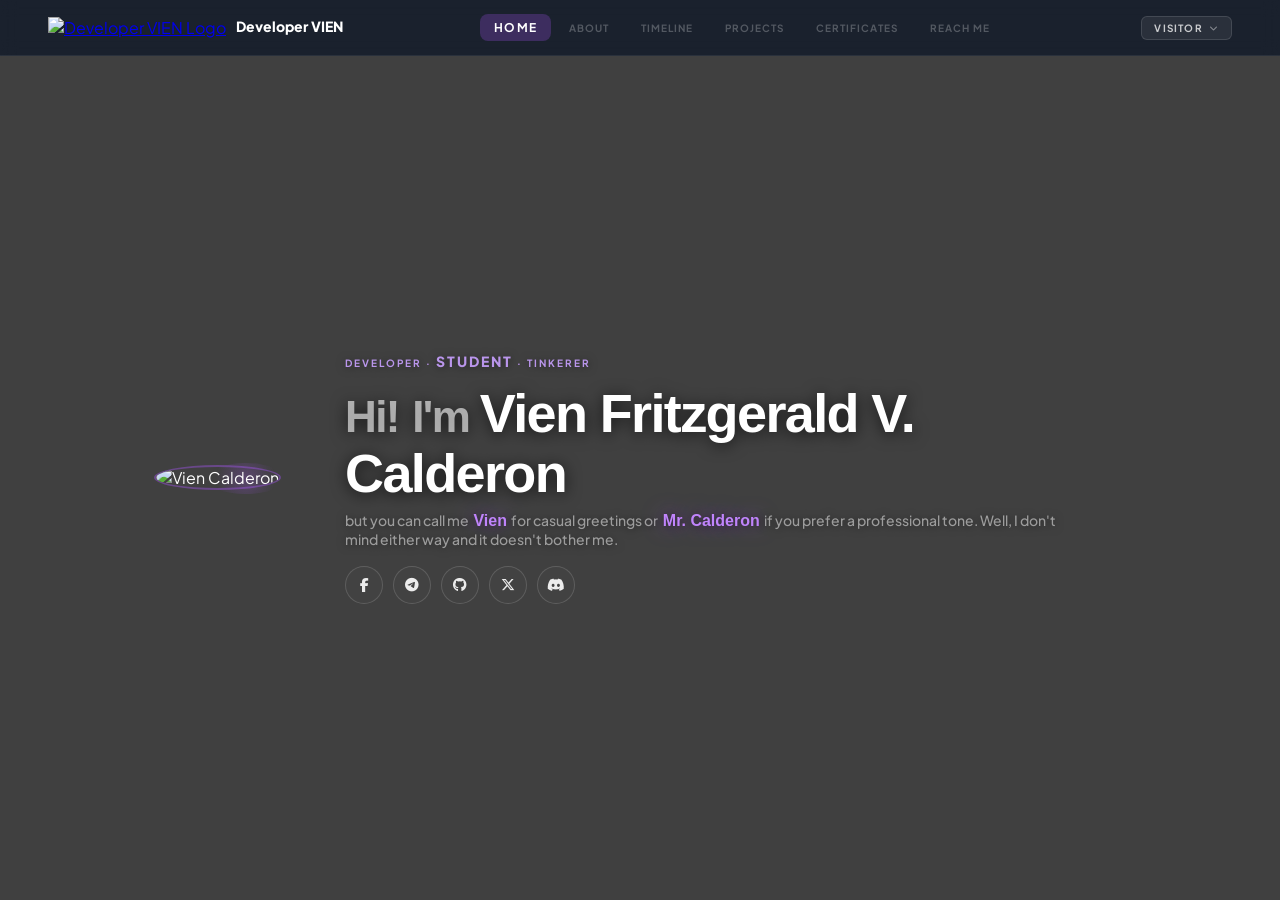
==== pages/dashboard.html @ 79771534 "release Phase 4 - Part 5 - updated timeline, add milestones and rewrite it's sorting mechanism" ====
<!doctype html>
<html lang="en">

<head>
    <meta charset="utf-8" />
    <meta name="viewport" content="width=device-width, initial-scale=1" />
    <title>Developer VIEN</title>
    <meta name="author" content="Developer VIEN">
    <link rel="icon" type="image/png" href="../assets/images/logo.png">
    <meta name="description" content="Dev Portfolio of Vien Calderon" />
    <link rel="preconnect" href="https://fonts.googleapis.com">
    <link rel="preconnect" href="https://fonts.gstatic.com" crossorigin>
    <link rel="stylesheet" href="https://fonts.googleapis.com/css2?family=Plus+Jakarta+Sans:wght@400;600;800&display=swap">
    <link rel="stylesheet" href="../assets/css/dashboard.css" />
    <link rel="stylesheet" href="https://cdnjs.cloudflare.com/ajax/libs/font-awesome/6.5.1/css/all.min.css">
</head>

<body>

    <!-- HEADER -->
    <header class="dash-header" id="dashHeader">
        <div class="dash-header-left">
            <a href="../pages/dashboard.html"><img src="../assets/images/logo.png" alt="Developer VIEN Logo" class="dash-logo"></a>
            <a href="../pages/dashboard.html" class="dash-brand"><span>Developer VIEN</span></a>
        </div>

        <nav class="dash-nav" id="dashNav">
            <a href="#" class="nav-link active" data-section="home">HOME</a>
            <a href="#" class="nav-link" data-section="about">ABOUT</a>
            <a href="#" class="nav-link" data-section="timeline">TIMELINE</a>
            <a href="#" class="nav-link" data-section="projects">PROJECTS</a>
            <a href="#" class="nav-link" data-section="certificates">CERTIFICATES</a>
            <a href="#" class="nav-link" data-section="reach">REACH ME</a>
        </nav>

        <div class="dash-header-right">
            <div class="badge-wrap" id="badgeWrap">
                <span class="mode-badge" id="modeBadge">
                    VISITOR <i class="fa-solid fa-chevron-down badge-chevron"></i>
                </span>
                <div class="badge-dropdown" id="badgeDropdown">
                    <button class="badge-menu-item" id="menuFaq">
                        <i class="fa-solid fa-circle-question"></i> FAQ
                    </button>
                    <button class="badge-menu-item admin-only" id="menuEdit">
                        <i class="fa-solid fa-pen-to-square"></i> EDIT
                    </button>
                    <div class="badge-menu-divider"></div>
                    <button class="badge-menu-item leave" id="menuLeave">
                        <i class="fa-solid fa-arrow-right-from-bracket"></i> LEAVE
                    </button>
                </div>
            </div>
        </div>
    </header>

    <!-- CONTENT WRAPPER -->
    <div class="dash-content" id="dashContent">

        <!-- HOME / HERO -->
        <section class="dash-section active" id="section-home">

            <!-- PART 1: HERO -->
            <div class="hero-inner" id="heroInner">
                <div class="hero-avatar-wrap" id="heroAvatarWrap">
                    <img src="../assets/images/picture.jpeg" alt="Vien Calderon" class="hero-avatar" id="heroAvatar">
                    <div class="hero-avatar-glow"></div>
                </div>
                <div class="hero-text" id="heroText">
                    <div class="hero-eyebrow">DEVELOPER · <span class="hero-eyebrow-middle">STUDENT</span> · TINKERER</div>
                    <h1 class="hero-name">
                        <span class="hero-name-hi">Hi!</span>
                        <span class="hero-name-im"> I'm </span>
                        <span class="hero-name-accent">Vien Fritzgerald V. Calderon</span>
                    </h1>
                    <p class="hero-nickname">but you can call me<span class="hero-nickname-vien"> Vien </span>for casual greetings or<span class="hero-nickname-vien"> Mr. Calderon </span>if you prefer a professional tone. Well, I don't mind either way and it doesn't bother me.</p>

                    <div class="hero-socials" id="heroSocials">
                        <a href="https://www.facebook.com/vnsan15" target="_blank" class="social-btn-icon" title="Facebook">
                            <i class="fa-brands fa-facebook-f"></i>
                        </a>
                        <a href="https://t.me/devsss_t" target="_blank" class="social-btn-icon" title="Telegram">
                            <i class="fa-brands fa-telegram"></i>
                        </a>
                        <a href="https://github.com/devssst" target="_blank" class="social-btn-icon" title="GitHub">
                            <i class="fa-brands fa-github"></i>
                        </a>
                        <a href="https://x.com/vnsannn" target="_blank" class="social-btn-icon" title="Twitter / X">
                            <i class="fa-brands fa-x-twitter"></i>
                        </a>
                        <a href="#" target="_blank" class="social-btn-icon" title="Discord">
                            <i class="fa-brands fa-discord"></i>
                        </a>
                    </div>
                </div>
            </div>

            <!-- PART 2: CV / RESUME CARDS -->
            <div class="home-docs" id="homeDocs">
                <div class="home-docs-label">MY DOCUMENTS </div>
                <div class="home-docs-grid" id="homeDocsGrid">
                </div>
            </div>

        </section>

        <!-- ABOUT -->
        <section class="dash-section" id="section-about">
            <!-- LEFT PROFILE CARD -->
            <div class="profile-card" id="profileCard">
                <button class="profile-card-collapse" id="profileCardCollapse" title="Collapse">
                    <i class="fa-solid fa-chevron-left"></i>
                </button>
                <img src="../assets/images/picture.jpeg" alt="Vien Calderon" class="profile-card-avatar">
                <div class="profile-card-name">Vien Fritzgerald V. Calderon</div>
                <div class="profile-card-eyebrow">DEVELOPER · STUDENT · TINKERER</div>
                <div class="profile-card-socials">
                    <a href="https://www.facebook.com/vnsan15" target="_blank" class="social-btn-icon" title="Facebook"><i class="fa-brands fa-facebook-f"></i></a>
                    <a href="https://t.me/devsss_t" target="_blank" class="social-btn-icon" title="Telegram"><i class="fa-brands fa-telegram"></i></a>
                    <a href="https://github.com/devssst" target="_blank" class="social-btn-icon" title="GitHub"><i class="fa-brands fa-github"></i></a>
                    <a href="https://x.com/vnsannn" target="_blank" class="social-btn-icon" title="Twitter / X"><i class="fa-brands fa-x-twitter"></i></a>
                    <a href="#" target="_blank" class="social-btn-icon" title="Discord"><i class="fa-brands fa-discord"></i></a>
                </div>
            </div>

            <!-- FLOATING EXPAND BUTTON (shown when card is collapsed) -->
            <button class="profile-card-expand-btn" id="profileCardExpandBtn" title="Show profile">
                <i class="fa-solid fa-chevron-right"></i>
            </button>

            <!-- RIGHT CONTENT -->
            <div class="section-with-profile" id="aboutContent">
                <div class="section-inner">
                    <div class="section-heading">
                        <span class="section-tag">02 / ABOUT</span>
                        <h2>WHO AM I?</h2>
                    </div>

                    <!-- BIO PARAGRAPH -->
                    <div class="about-block">
                        <p class="about-bio" id="aboutBio"></p>
                    </div>

                    <!-- REAL-TIME AGE -->
                    <div class="about-block">
                        <div class="about-block-label">AGE</div>
                        <div class="about-age" id="aboutAge">Calculating...</div>
                    </div>

                    <!-- EDUCATION -->
                    <div class="about-block">
                        <div class="about-block-label">EDUCATION</div>
                        <div id="aboutEduList"></div>
                    </div>

                    <!-- STAT CARDS -->
                    <div class="about-block">
                        <div class="about-block-label">STATS</div>
                        <div class="about-stats-grid" id="aboutStatsGrid">
                            <div class="about-stat-card" data-goto="projects">
                                <div class="about-stat-value" id="statProjects">—</div>
                                <div class="about-stat-label">Projects</div>
                            </div>
                            <div class="about-stat-card" data-goto="certificates">
                                <div class="about-stat-value" id="statCerts">—</div>
                                <div class="about-stat-label">Certificates</div>
                            </div>
                            <div class="about-stat-card" data-goto="timeline">
                                <div class="about-stat-value" id="statYears">—</div>
                                <div class="about-stat-label">Yr/s Experience</div>
                            </div>
                            <div class="about-stat-card" data-goto="">
                                <div class="about-stat-value" id="statLangs">—</div>
                                <div class="about-stat-label">Languages</div>
                            </div>
                        </div>
                    </div>

                    <!-- LANGUAGES & TOOLS -->
                    <div class="about-block">
                        <div class="about-block-label">LANGUAGES & TOOLS</div>
                        <div class="skills-layout">
                            <div class="skills-bars" id="skillsBars"></div>
                            <div class="skills-legend" id="skillsLegend" title="Click to see level definitions"></div>
                        </div>
                    </div>

                </div>
            </div>
        </section>

        <!-- TIMELINE -->
        <section class="dash-section" id="section-timeline">
            <!-- LEFT PROFILE CARD (cloned by JS) -->
            <div class="profile-card profile-card-clone" id="profileCardTimeline">
                <button class="profile-card-collapse profile-card-collapse-clone" title="Collapse">
                    <i class="fa-solid fa-chevron-left"></i>
                </button>
                <img src="../assets/images/picture.jpeg" alt="Vien Calderon" class="profile-card-avatar">
                <div class="profile-card-name">Vien Fritzgerald V. Calderon</div>
                <div class="profile-card-eyebrow">DEVELOPER · STUDENT · TINKERER</div>
                <div class="profile-card-socials">
                    <a href="https://www.facebook.com/vnsan15" target="_blank" class="social-btn-icon" title="Facebook"><i class="fa-brands fa-facebook-f"></i></a>
                    <a href="https://t.me/devsss_t" target="_blank" class="social-btn-icon" title="Telegram"><i class="fa-brands fa-telegram"></i></a>
                    <a href="https://github.com/devssst" target="_blank" class="social-btn-icon" title="GitHub"><i class="fa-brands fa-github"></i></a>
                    <a href="https://x.com/vnsannn" target="_blank" class="social-btn-icon" title="Twitter / X"><i class="fa-brands fa-x-twitter"></i></a>
                    <a href="#" target="_blank" class="social-btn-icon" title="Discord"><i class="fa-brands fa-discord"></i></a>
                </div>
            </div>
            <button class="profile-card-expand-btn profile-card-expand-btn-clone" id="profileCardExpandBtnTimeline" title="Show profile">
                <i class="fa-solid fa-chevron-right"></i>
            </button>

            <!-- RIGHT CONTENT -->
            <div class="section-with-profile" id="timelineContent">
                <div class="section-inner">
                    <div class="section-heading">
                        <span class="section-tag">03 / TIMELINE</span>
                        <h2>TIMESTAMPS</h2>
                    </div>
                    <div class="timeline" id="timelineRoot">
                    </div>
                </div>
            </div>
        </section>

        <!-- PROJECTS -->
        <section class="dash-section" id="section-projects">
            <!-- LEFT PROFILE CARD (clone) -->
            <div class="profile-card profile-card-clone" id="profileCardProjects">
                <button class="profile-card-collapse profile-card-collapse-clone" title="Collapse">
                    <i class="fa-solid fa-chevron-left"></i>
                </button>
                <img src="../assets/images/picture.jpeg" alt="Vien Calderon" class="profile-card-avatar">
                <div class="profile-card-name">Vien Fritzgerald V. Calderon</div>
                <div class="profile-card-eyebrow">DEVELOPER · STUDENT · TINKERER</div>
                <div class="profile-card-socials">
                    <a href="https://www.facebook.com/vnsan15" target="_blank" class="social-btn-icon" title="Facebook"><i class="fa-brands fa-facebook-f"></i></a>
                    <a href="https://t.me/devsss_t" target="_blank" class="social-btn-icon" title="Telegram"><i class="fa-brands fa-telegram"></i></a>
                    <a href="https://github.com/devssst" target="_blank" class="social-btn-icon" title="GitHub"><i class="fa-brands fa-github"></i></a>
                    <a href="https://x.com/vnsannn" target="_blank" class="social-btn-icon" title="Twitter / X"><i class="fa-brands fa-x-twitter"></i></a>
                    <a href="#" target="_blank" class="social-btn-icon" title="Discord"><i class="fa-brands fa-discord"></i></a>
                </div>
            </div>
            <button class="profile-card-expand-btn profile-card-expand-btn-clone" id="profileCardExpandBtnProjects" title="Show profile">
                <i class="fa-solid fa-chevron-right"></i>
            </button>

            <!-- RIGHT CONTENT -->
            <div class="section-with-profile" id="projectsContent">
                <div class="section-inner">
                    <div class="section-heading">
                        <span class="section-tag">04 / PROJECTS</span>
                        <h2>PROJECTS</h2>
                    </div>
                    <div class="projects-root" id="projectsRoot">
                    </div>
                </div>
            </div>
        </section>

        <!-- CERTIFICATES -->
        <section class="dash-section" id="section-certificates">
            <!-- LEFT PROFILE CARD (clone) -->
            <div class="profile-card profile-card-clone" id="profileCardCertificates">
                <button class="profile-card-collapse profile-card-collapse-clone" title="Collapse">
                    <i class="fa-solid fa-chevron-left"></i>
                </button>
                <img src="../assets/images/picture.jpeg" alt="Vien Calderon" class="profile-card-avatar">
                <div class="profile-card-name">Vien Fritzgerald V. Calderon</div>
                <div class="profile-card-eyebrow">DEVELOPER · STUDENT · TINKERER</div>
                <div class="profile-card-socials">
                    <a href="https://www.facebook.com/vnsan15" target="_blank" class="social-btn-icon" title="Facebook"><i class="fa-brands fa-facebook-f"></i></a>
                    <a href="https://t.me/devsss_t" target="_blank" class="social-btn-icon" title="Telegram"><i class="fa-brands fa-telegram"></i></a>
                    <a href="https://github.com/devssst" target="_blank" class="social-btn-icon" title="GitHub"><i class="fa-brands fa-github"></i></a>
                    <a href="https://x.com/vnsannn" target="_blank" class="social-btn-icon" title="Twitter / X"><i class="fa-brands fa-x-twitter"></i></a>
                    <a href="#" target="_blank" class="social-btn-icon" title="Discord"><i class="fa-brands fa-discord"></i></a>
                </div>
            </div>
            <button class="profile-card-expand-btn profile-card-expand-btn-clone" id="profileCardExpandBtnCertificates" title="Show profile">
                <i class="fa-solid fa-chevron-right"></i>
            </button>

            <!-- RIGHT CONTENT -->
            <div class="section-with-profile" id="certificatesContent">
                <div class="section-inner">
                    <div class="section-heading">
                        <span class="section-tag">05 / CERTIFICATES</span>
                        <h2>CERTIFICATES</h2>
                    </div>
                    <div id="certsRoot"></div>
                </div>
            </div>
        </section>

        <!-- REACH ME -->
        <section class="dash-section" id="section-reach">
            <div class="section-inner">
                <div class="section-heading">
                    <span class="section-tag">06 / REACH ME</span>
                    <h2>SEND ME YOUR DM</h2>
                </div>
                <div class="reach-content">
                    <p class="reach-sub">Have a project, question, or just want to say hi? Send me a message.</p>
                    <form class="reach-form" id="reachForm" novalidate>
                        <div class="reach-row">
                            <div class="reach-field">
                                <label for="r-name">NAME</label>
                                <input type="text" id="r-name" placeholder="Your name">
                            </div>
                            <div class="reach-field">
                                <label for="r-email">EMAIL</label>
                                <input type="email" id="r-email" placeholder="your@email.com">
                            </div>
                        </div>
                        <div class="reach-field">
                            <label for="r-subject">SUBJECT</label>
                            <input type="text" id="r-subject" placeholder="What's this about?">
                        </div>
                        <div class="reach-field">
                            <label for="r-message">MESSAGE</label>
                            <textarea id="r-message" placeholder="Write your message here..." rows="5"></textarea>
                        </div>
                        <button type="submit" class="reach-btn">
                            Send Message <i class="fa-solid fa-paper-plane"></i>
                        </button>
                    </form>
                </div>
            </div>
        </section>

    </div>

    <!-- FAQ OVERLAY -->
    <div class="faq-overlay" id="faqOverlay">
        <div class="faq-card" id="faqCard">
            <button class="faq-close" id="faqClose"><i class="fa-solid fa-xmark"></i></button>
            <h3>FAQ</h3>
            <div class="faq-item">
                <div class="faq-q">Who made this portfolio?</div>
                <div class="faq-a">This portfolio was built by Vien Fritzgerald V. Calderon, a BSIT student at Dalubhasaang Politekniko ng Lungsod ng Baliwag.</div>
            </div>
            <div class="faq-item">
                <div class="faq-q">How do I contact Vien?</div>
                <div class="faq-a">Head to the REACH ME section and send a message through the contact form.</div>
            </div>
            <div class="faq-item">
                <div class="faq-q">Is this site open source?</div>
                <div class="faq-a">The source code is visible on GitHub for portfolio evaluation only. It is proprietary — not licensed for reuse.</div>
            </div>
        </div>
    </div>

    <!-- LEVELS MODAL -->
    <div class="levels-overlay" id="levelsOverlay">
        <div class="faq-card levels-card" id="levelsCard">
            <button class="faq-close" id="levelsClose"><i class="fa-solid fa-xmark"></i></button>
            <h3>Proficiency Levels</h3>
            <div id="levelsModalContent"></div>
        </div>
    </div>

    <!-- CERT IMAGE OVERLAY -->
    <div class="cert-overlay" id="certOverlay">
        <button class="cert-overlay-close" id="certOverlayClose"><i class="fa-solid fa-xmark"></i></button>
        <img class="cert-overlay-img" id="certOverlayImg" src="" alt="">
    </div>

    <!-- DOC DELETE CONFIRM MODAL -->
    <div class="faq-overlay doc-delete-overlay" id="docDeleteOverlay">
        <div class="faq-card doc-delete-card" id="docDeleteCard">
            <button class="faq-close" id="docDeleteClose"><i class="fa-solid fa-xmark"></i></button>
            <div class="doc-delete-body">
                <i class="fa-solid fa-triangle-exclamation doc-delete-icon"></i>
                <div class="doc-delete-heading">ARE YOU SURE?</div>
                <div class="doc-delete-sub" id="docDeleteSub">The file you wanted to delete is <strong id="docDeleteTitle"></strong>.</div>
                <div class="doc-delete-note">This cannot be undone.</div>
            </div>
            <div class="doc-delete-actions">
                <button type="button" class="doc-delete-cancel" id="docDeleteCancel">CANCEL</button>
                <button type="button" class="doc-delete-confirm" id="docDeleteConfirm">
                    <i class="fa-solid fa-trash"></i> YES, DELETE
                </button>
            </div>
        </div>
    </div>

    <!-- DOC UPLOAD MODAL -->
    <div class="faq-overlay doc-upload-overlay" id="docUploadOverlay">
        <div class="faq-card doc-upload-card" id="docUploadCard">
            <button class="faq-close" id="docUploadClose"><i class="fa-solid fa-xmark"></i></button>
            <h3>Upload Document</h3>

            <div class="doc-drop-zone" id="docDropZone">
                <input type="file" id="docFileInput" accept=".pdf" hidden>
                <i class="fa-solid fa-cloud-arrow-up doc-drop-icon"></i>
                <div class="doc-drop-main">Drag &amp; drop your PDF here</div>
                <div class="doc-drop-or">or</div>
                <button type="button" class="doc-drop-browse" id="docDropBrowse">Browse file</button>
                <div class="doc-drop-hint">PDF files only</div>
            </div>

            <div class="doc-drop-selected" id="docDropSelected">
                <i class="fa-regular fa-file-pdf doc-drop-selected-icon"></i>
                <span id="docDropFileName">No file selected</span>
            </div>

            <div class="doc-upload-fields">
                <div class="doc-upload-field">
                    <label for="docTitleInput">TITLE</label>
                    <input type="text" id="docTitleInput" placeholder="Document title" autocomplete="off">
                </div>
                <div class="doc-upload-field">
                    <label for="docTypeSelect">TYPE</label>
                    <select id="docTypeSelect">
                        <option value="resume">Resume</option>
                        <option value="cv">Curriculum Vitae</option>
                    </select>
                </div>
            </div>

            <button type="button" class="doc-upload-submit" id="docUploadSubmit">
                <i class="fa-solid fa-cloud-arrow-up"></i> Upload
            </button>

            <div class="doc-upload-status" id="docUploadStatus"></div>
        </div>
    </div>

    <!-- ABOUT EDIT PENCIL BUTTON (fixed, bottom-right) -->
    <button class="about-edit-btn" id="aboutEditBtn" title="Edit About">
        <i class="fa-solid fa-pencil"></i>
    </button>

    <!-- ABOUT EDIT MODAL -->
    <div class="faq-overlay about-edit-overlay" id="aboutEditOverlay">
        <div class="faq-card about-edit-card" id="aboutEditCard">
            <button class="faq-close" id="aboutEditClose"><i class="fa-solid fa-xmark"></i></button>
            <h3>Edit About</h3>

            <div class="about-edit-section-label">BIO</div>
            <div class="about-edit-field">
                <textarea id="aboutBioInput" rows="5" placeholder="Write your bio here..."></textarea>
            </div>

            <div class="about-edit-section-label">EDUCATION</div>
            <div id="eduEntriesList"></div>
            <button class="about-edu-add-btn" id="aboutEduAddBtn" type="button">
                <i class="fa-solid fa-plus"></i> Add Education
            </button>

            <div class="about-edit-section-label">PROFICIENCY</div>
            <div class="about-edit-field-row">
                <div class="about-edit-field about-edit-field-lang">
                    <label for="aboutLangSearch">LANGUAGE</label>
                    <div class="about-lang-picker" id="aboutLangPickerWrap">
                        <input type="text" id="aboutLangSearch" placeholder="Search language..." autocomplete="off">
                        <div class="about-lang-dropdown" id="aboutLangDropdown"></div>
                    </div>
                </div>
                <div class="about-edit-field about-edit-field-level">
                    <label for="aboutLevelSelect">LEVEL</label>
                    <select id="aboutLevelSelect">
                        <option value="0">0 - Exposure</option>
                        <option value="1">1 - Familiar</option>
                        <option value="2">2 - Comfortable</option>
                        <option value="3">3 - Proficient</option>
                        <option value="4">4 - Advanced</option>
                        <option value="5">5 - Expert</option>
                    </select>
                </div>
            </div>
            <button type="button" class="about-lang-add-btn" id="aboutLangAddBtn">
                <i class="fa-solid fa-plus"></i> Add Language
            </button>
            <div class="about-lang-staged" id="aboutLangStaged"></div>

            <div class="about-edit-actions">
                <button type="button" class="about-edit-cancel" id="aboutEditCancel">CANCEL</button>
                <button type="button" class="about-edit-save" id="aboutEditSave">
                    <i class="fa-solid fa-floppy-disk"></i> SAVE
                </button>
            </div>

            <div class="about-edit-status" id="aboutEditStatus"></div>
        </div>
    </div>

    <!-- ABOUT EDUCATION DELETE CONFIRM MODAL -->
    <div class="faq-overlay about-edu-delete-overlay" id="aboutEduDeleteOverlay">
        <div class="faq-card about-edu-delete-card" id="aboutEduDeleteCard">
            <button class="faq-close" id="aboutEduDeleteClose"><i class="fa-solid fa-xmark"></i></button>
            <div class="about-edu-delete-body">
                <i class="fa-solid fa-triangle-exclamation about-edu-delete-icon"></i>
                <div class="about-edu-delete-heading">ARE YOU SURE?</div>
                <div class="about-edu-delete-sub">This will remove your education entry.</div>
                <div class="about-edu-delete-note">This cannot be undone.</div>
            </div>
            <div class="about-edu-delete-actions">
                <button type="button" class="about-edu-delete-cancel" id="aboutEduDeleteCancel">CANCEL</button>
                <button type="button" class="about-edu-delete-confirm" id="aboutEduDeleteConfirm">
                    <i class="fa-solid fa-trash"></i> YES, DELETE
                </button>
            </div>
        </div>
    </div>

    <!-- MILESTONE ADD MODAL -->
    <div class="faq-overlay milestone-add-overlay" id="milestoneAddOverlay">
        <div class="faq-card" id="milestoneAddCard">
            <button class="faq-close" id="milestoneAddClose"><i class="fa-solid fa-xmark"></i></button>
            <h3>Add Milestone</h3>

            <div class="doc-upload-fields">
                <div class="doc-upload-field">
                    <label for="milestoneTitle">TITLE</label>
                    <input type="text" id="milestoneTitle" placeholder="Milestone title" autocomplete="off">
                </div>
                <div class="doc-upload-field">
                    <label for="milestoneDesc">DESCRIPTION</label>
                    <input type="text" id="milestoneDesc" placeholder="Short description" autocomplete="off">
                </div>
                <div class="doc-upload-field">
                    <label for="milestoneDate">DATE</label>
                    <input type="date" id="milestoneDate">
                </div>
            </div>

            <button type="button" class="doc-upload-submit" id="milestoneAddSubmit">
                <i class="fa-solid fa-flag-checkered"></i> Save Milestone
            </button>

            <div class="doc-upload-status" id="milestoneAddStatus"></div>
        </div>
    </div>

    <!-- MILESTONE DELETE CONFIRM MODAL -->
    <div class="faq-overlay milestone-delete-overlay" id="milestoneDeleteOverlay">
        <div class="faq-card milestone-delete-card" id="milestoneDeleteCard">
            <button class="faq-close" id="milestoneDeleteClose"><i class="fa-solid fa-xmark"></i></button>
            <div class="milestone-delete-body">
                <i class="fa-solid fa-triangle-exclamation milestone-delete-icon"></i>
                <div class="milestone-delete-heading">ARE YOU SURE?</div>
                <div class="milestone-delete-sub">The milestone you wanted to delete is <strong id="milestoneDeleteTitle"></strong>.</div>
                <div class="milestone-delete-note">This cannot be undone.</div>
            </div>
            <div class="milestone-delete-actions">
                <button type="button" class="milestone-delete-cancel" id="milestoneDeleteCancel">CANCEL</button>
                <button type="button" class="milestone-delete-confirm" id="milestoneDeleteConfirm">
                    <i class="fa-solid fa-trash"></i> YES, DELETE
                </button>
            </div>
        </div>
    </div>

    <script src="https://cdn.jsdelivr.net/npm/@emailjs/browser@4/dist/email.min.js"></script>
    <script src="https://cdnjs.cloudflare.com/ajax/libs/pdf.js/3.11.174/pdf.min.js"></script>
    <script type="module" src="../assets/js/dashboard.js"></script>
</body>

</html>
---- assets/css/dashboard.css ----
/* 
    NOTE FROM DEVS: 
        1. The glassmorphism is down! I'm finding a solution but for now, background + opacity first.
    */

*, *::before, *::after {
    box-sizing: border-box;
    margin: 0;
    padding: 0;
}

:root {
    --purple-dark:   #7c22e8;
    --purple-mid:    #a855f7;
    --purple-light:  #c026d3;
    --header-h:      56px;
    --transition:    0.3s ease;
    --profile-w:     220px;
    --profile-gap:   32px;
}

body {
    font-family: 'Plus Jakarta Sans', sans-serif;
    background-image: url('../images/background.png');
    background-size: cover;
    background-attachment: fixed;
    height: 100vh;
    height: 100dvh;
    overflow: hidden;
    color: #fff;
}

body::before {
    content: '';
    position: fixed;
    inset: 0;
    background: rgba(0, 0, 0, 0.75);
    z-index: 0;
    pointer-events: none;
    backdrop-filter: blur(6px);
}

/* HEADER */
.dash-header {
    position: fixed;
    top: 0;
    left: 0;
    right: 0;
    height: var(--header-h);
    z-index: 100;
    display: flex;
    align-items: center;
    padding: 0 48px;
    background: rgba(17, 25, 40, 0.8);
    border-bottom: 1px solid rgba(255, 255, 255, 0.07);
    transition: transform 0.35s cubic-bezier(0.4, 0, 0.2, 1);
    backdrop-filter: blur(8px) saturate(180%);
    -webkit-backdrop-filter: blur(8px) saturate(180%);
    transform: translateY(0);
    
}

/* JUST COMMENTED THE FUNCTION ON JS TO MATCH THE CURRENT THEME */
/* BUT I WILL LET THIS SLIP TO THE CODE BECAUSE WHAT IT DOES IS JUST SLIDE UP TO HIDE */
.dash-header.hidden {
    transform: translateY(-100%);
}

/* LEFT LOGO + BRAND */
.dash-header-left {
    display: flex;
    align-items: center;
    gap: 10px;
    flex-shrink: 0;
}

.dash-logo {
    height: 22px;
    cursor: pointer;
}

.dash-brand {
    font-size: 14px;
    font-weight: 800;
    color: #fff;
    white-space: nowrap;
    cursor: pointer;
    text-decoration: none;
    margin-top: -3px;
}

/* CENTER NAVIGATION */
.dash-nav {
    display: flex;
    align-items: center;
    gap: 4px;
    margin: 0 auto;
}

.nav-link {
    font-size: 10px;
    font-weight: 700;
    letter-spacing: 0.1em;
    color: rgba(255, 255, 255, 0.25);
    text-decoration: none;
    padding: 6px 14px;
    border-radius: 8px;
    transition: border-color 0.2s, background 0.2s, box-shadow 0.2s;
    white-space: nowrap;
}

.nav-link:hover {
    color: rgba(255, 255, 255, 0.9);
    background: rgba(255, 255, 255, 0.1);
}

.nav-link.active {
    font-size: 12px;
    color: #fff;
    background: rgba(168, 85, 247, 0.25);
}

/* RIGHT MODE BADGE */
.dash-header-right {
    flex-shrink: 0;
}

/* CONTENT SECTION */
.dash-content {
    position: fixed;
    top: var(--header-h);
    left: 0;
    right: 0;
    bottom: 0;
    z-index: 1;
}

.dash-section {
    position: absolute;
    inset: 0;
    overflow-y: auto;
    overflow-x: hidden;
    padding: 48px 80px 64px;
    opacity: 0;
    pointer-events: none;
    z-index: 0;
    scrollbar-width: thin;
    scrollbar-color: transparent transparent;
}

.dash-section.scrolling {
    scrollbar-color: rgba(168, 85, 247, 0.1) transparent;
}

.dash-section::-webkit-scrollbar {
    width: 4px;
}

.dash-section::-webkit-scrollbar-track {
    background: transparent;
}

.dash-section::-webkit-scrollbar-thumb {
    background: transparent;
    border-radius: 2px;
}

.dash-section.scrolling::-webkit-scrollbar-thumb {
    background: rgba(168, 85, 247, 0.1);
}

@keyframes section-fade-in {
    from { opacity: 0; }
    to   { opacity: 1; }
}

.dash-section.active {
    opacity: 1;
    pointer-events: all;
    z-index: 1;
    animation: section-fade-in 0.3s ease forwards;
}

.section-inner {
    max-width: 860px;
    margin: 0 auto;
}

.section-heading {
    margin-bottom: 40px;
    position: relative;
}

.section-tag {
    font-size: 10px;
    font-weight: 700;
    letter-spacing: 0.18em;
    color: rgba(168, 85, 247, 0.9);
    display: block;
    margin-bottom: 8px;
}

.section-heading h2 {
    font-size: 42px;
    font-weight: 900;
    letter-spacing: -0.02em;
    color: #fff;
    line-height: 1;
    font-family: Arial, Helvetica, sans-serif;
}
/* HOME SECTION */
#section-home {
    display: flex;
    flex-direction: column;
    align-items: center;
    justify-content: flex-start;
    padding-top: 0;
}

.hero-inner {
    display: flex;
    align-items: center;
    gap: 64px;
    max-width: 860px;
    width: 100%;
    min-height: calc(100vh - var(--header-h));
    padding: 48px 0;
    box-sizing: border-box;
    flex-shrink: 0;
}

.hero-avatar-wrap {
    position: relative;
    flex-shrink: 0;
}

.hero-avatar {
    width: 240px;
    height: 240px;
    margin-left: -56px;
    margin-top: -16px;
    border-radius: 50%;
    object-fit: cover;
    object-position: top center;
    position: relative;
    z-index: 2;
    border: 2px solid rgba(168, 85, 247, 0.4);
}

.hero-avatar-glow {
    position: absolute;
    inset: -4px;
    border-radius: 50%;
    background: radial-gradient(circle, rgba(168, 85, 247, 0.25) 0%, transparent 70%);
    z-index: 1;
    animation: pulse-glow 3s ease-in-out infinite;
}

@keyframes pulse-glow {
    0%, 100% { transform: scale(1); opacity: 0.8; }
    50%       { transform: scale(1.06); opacity: 1; }
}

.hero-text {
    display: flex;
    flex-direction: column;
    gap: 14px;
}

.hero-eyebrow {
    font-size: 10px;
    font-weight: 700;
    letter-spacing: 0.2em;
    color: rgba(200, 160, 255, 0.9);
    text-shadow: 0 1px 8px rgba(0,0,0,0.5);
}

.hero-eyebrow-middle {
    font-size: 14px;
    font-weight: 900;
}

.hero-name {
    font-size: 54px;
    font-weight: 800;
    letter-spacing: -0.03em;
    line-height: 1.1;
    font-family: Arial, Helvetica, sans-serif;
    text-shadow: 0 2px 16px rgba(0,0,0,0.7);
}

.hero-name-hi {
    color: rgba(255, 255, 255, 0.6);
    font-weight: 900;
    font-size: 44px;
    font-family: Arial, Helvetica, sans-serif;

}

.hero-name-im {
    color: rgba(255, 255, 255, 0.6);
    font-weight: 900;
    font-size: 44px;
    font-family: Arial, Helvetica, sans-serif;
}

.hero-name-accent {
    color: #ffffff;
    font-weight: 900;
    font-family: Arial, Helvetica, sans-serif;
}

.hero-nickname {
    font-size: 14px;
    font-weight: 500;
    color: rgba(255, 255, 255, 0.5);
    margin-top: -6px;
    text-shadow: 0 1px 8px rgba(0,0,0,0.5);
}

.hero-nickname-vien {
    color: rgba(192, 132, 252, 1);
    font-weight: 800;
    font-size: 16px;
    text-shadow: 0 0 20px rgba(168,85,247,0.55), 0 1px 8px rgba(0,0,0,0.5);
    font-family: Arial, Helvetica, sans-serif;
}


.hero-socials {
    display: flex;
    gap: 10px;
    margin-top: 4px;
}

.social-btn-icon {
    width: 38px;
    height: 38px;
    border-radius: 50%;
    background: rgba(255, 255, 255, 0.01);
    border: 1px solid rgba(255, 255, 255, 0.15);
    color: rgba(255, 255, 255, 0.9);
    display: flex;
    align-items: center;
    justify-content: center;
    text-decoration: none;
    font-size: 14px;
    transition: background 0.2s, border-color 0.2s, color 0.2s, transform 0.15s;

    /*
    backdrop-filter: saturate(140%) blur(4px);
    -webkit-backdrop-filter: saturate(140%) blur(4px);
    will-change: transform;
    transform: translateZ(10px);
    */
}

.social-btn-icon:hover {
    background: rgba(168, 85, 247, 0.2);
    border-color: rgba(168, 85, 247, 0.5);
    color: rgba(192, 132, 252, 1);
    transform: translateY(-2px) /*translateZ(0)*/;
    font-size: 16px;
}

/* PART 2 -- CV / RESUME DOCS */
.home-docs {
    width: 100%;
    max-width: 940px;
    padding: 40px 0 80px;
    flex-shrink: 0;
}

.home-docs-label {
    font-size: 10px;
    font-weight: 900;
    letter-spacing: 0.18em;
    color: rgba(168, 85, 247, 0.9);
    margin-bottom: 16px;
    text-shadow: 0 1px 6px rgba(0,0,0, 0.5);
}

.home-docs-grid {
    display: flex;
    gap: 16px;
    flex-wrap: wrap;
    align-items: flex-start;
}

/* DOCUMENT CARDS */
.doc-card {
    position: relative;
    width: 220px;
    border-radius: 14px;
    background: rgba(255, 255, 255, 0.001);
    border: 1px solid rgba(255, 255, 255, 0.15);
    overflow: hidden;
    cursor: pointer;
    transition: transform 0.2s ease, border-color 0.2s ease, box-shadow 0.2s ease, background 0.2s ease;
    flex-shrink: 0;

    /*
    backdrop-filter: blur(8px) saturate(160%);
    -webkit-backdrop-filter: blur(8px) saturate(160%);
    transform: translateZ(0);
    will-change: transform;*/
}

.doc-card:hover {
    transform: translateY(-3px) /*translateZ(0)*/;
    box-shadow: 0 12px 36px rgba(0, 0, 0, 0.25);
    background: rgba(168, 85, 247, 0.08);
    border-color: rgba(168, 85, 247, 0.5);
}

.doc-card.expanded {
    border-color: rgba(168, 85, 247, 0.5);
    box-shadow: 0 12px 36px rgba(0, 0, 0, 0.3), 0 0 0 1px rgba(168, 85, 247, 0.12);
}

.doc-card-preview {
    width: 100%;
    height: 110px;
    background: rgba(255, 255, 255, 0.06);
    display: flex;
    align-items: center;
    justify-content: center;
    overflow: hidden;
    border-bottom: 1px solid rgba(255, 255, 255, 0.08);
    position: relative;
}

.doc-card-preview img {
    width: 100%;
    height: 100%;
    object-fit: cover;
}

.doc-card-placeholder-icon {
    font-size: 36px;
    color: rgba(255, 255, 255, 0.5);
}

.doc-card-canvas {
    width: 100%;
    height: auto;
    display: block;
    position: absolute;
    top: 0;
    left: 0;
}

.doc-card-body {
    padding: 12px 14px 14px;
}

.doc-card-type {
    font-size: 9px;
    font-weight: 700;
    letter-spacing: 0.14em;
    color: rgba(168, 85, 247, 1);
    margin-bottom: 3px;
}

.doc-card-title {
    font-size: 16px;
    font-weight: 900;
    font-family: Arial, Helvetica, sans-serif;
    color: rgb(190, 190, 190);
    line-height: 1.3;
    margin-bottom: 5px;
}

.doc-card-date {
    font-size: 10px;
    color: rgba(255, 255, 255, 0.5);
}

.doc-card-expand {
    max-height: 0;
    overflow: hidden;
    border-top: 1px solid rgba(255, 255, 255, 0);
    transition: max-height 0.28s cubic-bezier(0.4, 0, 0.2, 1), border-color 0.28s ease;
}

.doc-card.expanded .doc-card-expand {
    max-height: 60px;
    border-color: rgba(255, 255, 255, 0.2);
}

.doc-card-actions {
    display: flex;
    gap: 6px;
    padding: 10px 12px 12px;
    pointer-events: none;
    opacity: 0;
    transition: opacity 0.2s ease 0.05s;
}

.doc-card.expanded .doc-card-actions {
    pointer-events: all;
    opacity: 1;
}

.doc-card-btn {
    flex: 1;
    height: 28px;
    border-radius: 7px;
    font-family: 'Plus Jakarta Sans', sans-serif;
    font-size: 9px;
    font-weight: 700;
    letter-spacing: 0.05em;
    display: flex;
    align-items: center;
    justify-content: center;
    gap: 4px;
    text-decoration: none;
    transition: opacity 0.15s ease, transform 0.15s ease;
    white-space: nowrap;
    cursor: pointer;
}

.doc-card-btn:hover {
    opacity: 0.82;
    transform: translateY(-1px);
}

.doc-card-btn.view {
    background: linear-gradient(135deg, var(--purple-dark), var(--purple-mid));
    color: #fff;
    border: none;
}

.doc-card-btn.download {
    background: rgba(255, 255, 255, 0.1);
    border: 1px solid rgba(255, 255, 255, 0.18);
    color: rgba(255, 255, 255, 0.9);
}

/* PROFILE CARD */
#section-about,
#section-timeline,
#section-projects,
#section-certificates {
    display: flex;
    flex-direction: row;
    padding: 0;
    overflow: hidden;
    align-items: flex-start;
}

.profile-card {
    width: var(--profile-w);
    flex-shrink: 0;
    display: flex;
    flex-direction: column;
    align-items: center;
    padding: 36px 20px 28px;
    gap: 10px;
    background: rgba(255, 255, 255, 0.001);
    border: 1px solid rgba(255, 255, 255, 0.15);
    border-radius: 20px;
    box-shadow: 0 24px 64px rgba(0, 0, 0, 0.45),
                inset 0 1px 0 rgba(255, 255, 255, 0.08);
    margin: 24px 0 24px 24px;
    position: relative;
    overflow: hidden;
    transition: transform     0.4s cubic-bezier(0.4, 0, 0.2, 1),
                margin-right  0.4s cubic-bezier(0.4, 0, 0.2, 1);

    /*
    backdrop-filter: blur(8px) saturate(120%);
    -webkit-backdrop-filter: blur(8px) saturate(120%);
    will-change: transform;*/
}

.profile-card.collapsed {
    transform: translateX(calc(-100% - 24px));
    margin-right: calc(-1 * (var(--profile-w) + 24px));
    transition: transform     0.4s cubic-bezier(0.4, 0, 0.2, 1),
                margin-right  0.4s cubic-bezier(0.4, 0, 0.2, 1);
}

.profile-card-collapse {
    position: absolute;
    top: 14px;
    right: 10px;
    width: 26px;
    height: 26px;
    border-radius: 7px;
    border: 1px solid rgba(255, 255, 255, 0.1);
    background: rgba(255, 255, 255, 0.05);
    color: rgba(255, 255, 255, 0.5);
    font-size: 10px;
    cursor: pointer;
    display: flex;
    align-items: center;
    justify-content: center;
    transition: background 0.2s, color 0.2s;
}

.profile-card-collapse:hover {
    background: rgba(255, 255, 255, 0.1);
    color: rgba(255, 255, 255, 1);
}

.profile-card-avatar {
    width: 108px;
    height: 108px;
    border-radius: 50%;
    object-fit: cover;
    object-position: top center;
    border: 2px solid rgba(168, 85, 247, 0.35);
    margin-bottom: 4px;
    flex-shrink: 0;
}

.profile-card-name {
    font-size: 18px;
    font-family: Arial, Helvetica, sans-serif;
    font-weight: 900;
    color: rgb(190, 190, 190);
    text-align: center;
    line-height: 1.4;
}

.profile-card-eyebrow {
    font-size: 8.5px;
    font-weight: 700;
    letter-spacing: 0.14em;
    color: rgba(168, 85, 247, 0.9);
    text-align: center;
}

.profile-card-socials {
    display: flex;
    gap: 7px;
    justify-content: center;
    margin-top: 4px;
}

.profile-card-socials .social-btn-icon {
    width: 30px;
    height: 30px;
    font-size: 11px;
}

.profile-card-expand-btn {
    position: absolute;
    left: 12px;
    top: 50%;
    transform: translateY(-50%);
    width: 28px;
    height: 28px;
    border-radius: 8px;
    border: 1px solid rgba(255, 255, 255, 0.12);
    background: rgba(17, 25, 40, 0.1);
    color: rgba(255, 255, 255, 0.5);
    font-size: 11px;
    cursor: pointer;
    display: flex;
    align-items: center;
    justify-content: center;
    z-index: 10;
    opacity: 0;
    pointer-events: none;
    transition: opacity 0.3s ease, background 0.2s, color 0.2s;

    /*
    will-change: opacity;
    backdrop-filter: blur(8px);
    -webkit-backdrop-filter: blur(8px);*/
}

.profile-card-expand-btn.visible {
    opacity: 1;
    pointer-events: all;
}

.profile-card-expand-btn:hover {
    background: rgba(168, 85, 247, 0.2);
    border-color: rgba(168, 85, 247, 0.5);
    color: rgba(192, 132, 252, 1);
}

.section-with-profile {
    flex: 1;
    align-self: stretch;
    overflow-y: auto;
    overflow-x: hidden;
    padding: 48px 80px 64px 60px;
    transition: padding-left 0.4s cubic-bezier(0.4, 0, 0.2, 1);
    scrollbar-width: thin;
    scrollbar-color: transparent transparent;
    scrollbar-gutter: stable;
}

.section-with-profile.scrolling {
    scrollbar-color: rgba(168, 85, 247, 0.1) transparent;
}

.section-with-profile::-webkit-scrollbar {
    width: 4px;
}

.section-with-profile::-webkit-scrollbar-track {
    background: transparent;
}

.section-with-profile::-webkit-scrollbar-thumb {
    background: transparent;
    border-radius: 2px;
}

.section-with-profile.scrolling::-webkit-scrollbar-thumb {
    background: rgba(168, 85, 247, 0.1);
}

.section-with-profile.card-hidden {
    padding-left: 80px;
    transition: padding-left 0.4s cubic-bezier(0.4, 0, 0.2, 1);
}

/* ABOUT SECTION */
.about-block {
    margin-bottom: 36px;
}

.about-block-label {
    font-size: 10px;
    font-weight: 900;
    letter-spacing: 0.18em;
    color: rgba(168, 85, 247, 0.9);
    margin-bottom: 12px;
}

.about-bio {
    font-size: 14px;
    font-weight: 500;
    color: rgba(255, 255, 255, 0.8);
    line-height: 1.8;
    max-width: 100vw;
    text-align: justify;
    margin-top: -16px;
}


.about-age {
    font-size: 14px;
    font-weight: 600;
    color: rgba(190, 190, 190, 1);
    line-height: 1.6;
}

.about-age .age-num {
    color: rgba(192, 132, 252, 1);
    font-weight: 800;
}
.age-num {
    font-size: 22px;
}

.about-edu-card {
    display: flex;
    align-items: flex-start;
    gap: 18px;
    background: rgba(255, 255, 255, 0.01);
    border: 1px solid rgba(255, 255, 255, 0.1);
    border-radius: 14px;
    padding: 20px 22px;
    position: relative;
    transition: background 0.2s, border-color 0.2s, transform 0.2s;

    /*
    backdrop-filter: blur(8px) saturate(140%);
    -webkit-backdrop-filter: blur(8px) saturate(140%);
    transform: translateZ(0);
    will-change: transform;*/
}

.about-edu-card:hover {
    background: rgba(168, 85, 247, 0.08);
    border-color: rgba(168, 85, 247, 0.5);
    transform: translateY(-2px) /*translateZ(0)*/;
}

.about-edu-icon {
    font-size: 22px;
    color: rgb(201, 85, 247);
    align-self: center;
    flex-shrink: 0;
}

.about-edu-degree {
    font-size: 16px;
    font-weight: 900;
    font-family: Arial, Helvetica, sans-serif;
    color: rgb(190, 190, 190);
    margin-bottom: 4px;
}

.about-edu-school {
    font-size: 12px;
    color: rgba(190, 190, 190, 0.75);
    line-height: 1.5;
    font-weight: 600;
    margin-bottom: 5px;
}

.about-edu-detail {
    font-size: 10px;
    font-weight: 900;
    letter-spacing: 0.06em;
    color: rgba(190, 190, 190, 0.5);
}

.about-stats-grid {
    display: grid;
    grid-template-columns: repeat(4, 1fr);
    gap: 12px;
}

.about-stat-card {
    background: rgba(255, 255, 255, 0.01);
    border: 1px solid rgba(255, 255, 255, 0.09);
    border-radius: 12px;
    padding: 18px 14px;
    text-align: center;
    cursor: pointer;
    transition: background 0.2s, border-color 0.2s, transform 0.2s;

    /*
    backdrop-filter: saturate(140%) blur(6px);
    -webkit-backdrop-filter: saturate(140%) blur(6px);
    transform: translateZ(0);
    will-change: transform;*/
}

.about-stat-card:hover {
    background: rgba(168, 85, 247, 0.08);
    border-color: rgba(168, 85, 247, 0.5);
    transform: translateY(-2px) /*translateZ(0)*/;
}

.about-stat-value {
    font-size: 30px;
    font-weight: 800;
    letter-spacing: -0.03em;
    color: rgba(192, 132, 252, 1);
    line-height: 1;
    margin-bottom: 7px;
    text-shadow: 0 0 24px rgba(168, 85, 247, 0.4);
}

.about-stat-label {
    font-size: 12px;
    font-weight: 900;
    letter-spacing: 0.1em;
    color: rgb(190, 190, 190);
    text-transform: uppercase;
}
/* SKILLS / LANGUAGES */
.skills-layout {
    display: flex;
    gap: 16px;
    align-items: flex-start;
}

.skills-bars {
    flex: 1;
    display: flex;
    flex-direction: column;
    gap: 14px;
}

.skills-bar-row {
    display: flex;
    flex-direction: column;
    gap: 6px;
}

.skills-bar-meta {
    display: flex;
    align-items: center;
    justify-content: space-between;
}

.skills-bar-left {
    display: flex;
    align-items: center;
    gap: 8px;
}

.skills-bar-icon {
    font-size: 16px;
    width: 18px;
    text-align: center;
    flex-shrink: 0;
}

.skills-bar-name {
    font-size: 12px;
    font-weight: 700;
    color: rgb(190, 190, 190);
}

.skills-bar-level {
    font-size: 10px;
    font-weight: 700;
    letter-spacing: 0.1em;
    color: rgba(255, 255, 255, 0.4);
}

.skills-bar-track {
    width: 100%;
    height: 6px;
    border-radius: 3px;
    background: rgba(255, 255, 255, 0.08);
    overflow: hidden;
}

.skills-bar-fill {
    height: 100%;
    border-radius: 3px;
    width: 0;
    transition: width 0.9s cubic-bezier(0.4, 0, 0.2, 1);
}

.skills-bars.animated .skills-bar-fill {
    width: var(--bar-w);
}

/* LEGEND CARD */
.skills-legend {
    width: 148px;
    flex-shrink: 0;
    background: rgba(255, 255, 255, 0.01);
    border: 1px solid rgba(255, 255, 255, 0.1);
    border-radius: 14px;
    padding: 14px 16px 12px;
    cursor: pointer;
    transition: background 0.2s, border-color 0.2s, transform 0.2s;
    user-select: none;
}

.skills-legend:hover {
    background: rgba(168, 85, 247, 0.07);
    border-color: rgba(168, 85, 247, 0.4);
    transform: translateY(-2px);
}

.skills-legend-title {
    font-size: 9px;
    font-weight: 900;
    letter-spacing: 0.16em;
    color: rgba(168, 85, 247, 0.9);
    margin-bottom: 10px;
}

.skills-legend-item {
    display: flex;
    align-items: center;
    gap: 8px;
    padding: 4px 0;
}

.skills-legend-dot {
    width: 8px;
    height: 8px;
    border-radius: 50%;
    flex-shrink: 0;
}

.skills-legend-label {
    font-size: 11px;
    font-weight: 600;
    color: rgba(255, 255, 255, 0.7);
}

.skills-legend-hint {
    font-size: 9px;
    font-weight: 700;
    letter-spacing: 0.08em;
    color: rgba(255, 255, 255, 0.2);
    margin-top: 10px;
    text-align: center;
}

/* LEVELS MODAL */
.levels-overlay {
    position: fixed;
    inset: 0;
    background: rgba(0, 0, 0, 0.5);
    backdrop-filter: blur(4px);
    z-index: 500;
    display: flex;
    align-items: center;
    justify-content: center;
    opacity: 0;
    pointer-events: none;
    transition: opacity 0.25s ease;
    will-change: opacity;
}

.levels-overlay.open {
    opacity: 1;
    pointer-events: all;
}

.levels-card {
    max-width: 480px;
}

.levels-overlay .faq-card {
    transform: translateY(12px) scale(0.97);
    transition: transform 0.25s ease;
}

.levels-overlay.open .faq-card {
    transform: translateY(0) scale(1);
}

.level-item {
    display: flex;
    align-items: flex-start;
    gap: 12px;
    margin-bottom: 14px;
}

.level-item-dot {
    width: 10px;
    height: 10px;
    border-radius: 50%;
    flex-shrink: 0;
    margin-top: 3px;
}

.level-item-name {
    font-size: 13px;
    font-weight: 700;
    margin-bottom: 2px;
}

.level-item-desc {
    font-size: 12px;
    color: rgba(255, 255, 255, 0.5);
    line-height: 1.6;
}

/* TIMELINE SECTION */
.timeline {
    position: relative;
    padding-left: 24px;
}

.timeline-year-block {
    position: relative;
    margin-bottom: 8px;
}

.timeline-year-row {
    display: flex;
    align-items: flex-start;
    gap: 0;
    position: relative;
}

.timeline-year-label {
    font-size: 18px;
    font-weight: 900;
    letter-spacing: 0.04em;
    color: rgba(168, 85, 247, 0.9);
    width: 52px;
    flex-shrink: 0;
    padding-top: 2px;
    user-select: none;
}

.timeline-line-col {
    display: flex;
    flex-direction: column;
    align-items: center;
    width: 20px;
    flex-shrink: 0;
}

.timeline-dot {
    width: 8px;
    height: 8px;
    border-radius: 50%;
    background: var(--purple-mid);
    flex-shrink: 0;
    margin-top: 5px;
    box-shadow: 0 0 8px rgba(168, 85, 247, 0.6);
}

.timeline-vline {
    width: 1px;
    flex: 1;
    min-height: 24px;
    background: rgba(168, 85, 247, 0.25);
    margin-top: 4px;
}

.timeline-entries {
    flex: 1;
    padding-left: 12px;
    padding-bottom: 20px;
    display: flex;
    flex-direction: column;
    gap: 6px;
}

.timeline-entry {
    display: flex;
    flex-direction: column;
    border-radius: 14px;
    background: rgba(255, 255, 255, 0.001);
    border: 1px solid rgba(255, 255, 255, 0.08);
    overflow: hidden;
    transition: background 0.2s, border-color 0.2s, transform 0.2s, box-shadow 0.2s;
    cursor: pointer;
    position: relative;
}

.timeline-entry:hover {
    transform: translateY(-3px);
    background: rgba(168, 85, 247, 0.07);
    border-color: rgba(168, 85, 247, 0.4);
    box-shadow: 0 8px 28px rgba(0, 0, 0, 0.2);
}

.timeline-entry.expanded {
    border-color: rgba(168, 85, 247, 0.5);
    box-shadow: 0 12px 36px rgba(0, 0, 0, 0.3), 0 0 0 1px rgba(168, 85, 247, 0.1);
    background: rgba(168, 85, 247, 0.06);
}

.timeline-entry-body {
    padding: 12px 14px 14px;
    display: flex;
    flex-direction: column;
}

.timeline-entry-title {
    font-size: 14px;
    font-weight: 800;
    font-family: Arial, Helvetica, sans-serif;
    color: rgb(190, 190, 190);
}

.timeline-entry-desc {
    font-size: 12px;
    color: rgba(190, 190, 190, 0.65);
    margin-top: 5px;
    line-height: 1.5;
}

/* REVEAL SECTION — click to expand */
.timeline-entry-reveal {
    max-height: 0;
    overflow: hidden;
    border-top: 1px solid transparent;
    transition: max-height 0.28s cubic-bezier(0.4, 0, 0.2, 1), border-color 0.28s ease;
}

.timeline-entry.expanded .timeline-entry-reveal {
    max-height: 60px;
    border-color: rgba(255, 255, 255, 0.08);
}

.timeline-entry-reveal-inner {
    display: flex;
    align-items: center;
    justify-content: space-between;
    padding: 9px 14px 11px;
    opacity: 0;
    pointer-events: none;
    transition: opacity 0.2s ease 0.05s;
}

.timeline-entry.expanded .timeline-entry-reveal-inner {
    opacity: 1;
    pointer-events: all;
}

.timeline-entry-date {
    font-size: 11px;
    font-weight: 900;
    letter-spacing: 0.08em;
    color: rgba(168, 85, 247, 0.85);
}

.timeline-learn-more {
    height: 24px;
    padding: 0 12px;
    border-radius: 6px;
    border: none;
    background: linear-gradient(135deg, var(--purple-dark), var(--purple-mid));
    color: #fff;
    font-family: 'Plus Jakarta Sans', sans-serif;
    font-size: 9px;
    font-weight: 700;
    letter-spacing: 0.06em;
    cursor: pointer;
    display: flex;
    align-items: center;
    gap: 5px;
    transition: opacity 0.15s ease, transform 0.15s ease;
    white-space: nowrap;
    flex-shrink: 0;
}

.timeline-learn-more:hover {
    opacity: 0.85;
    transform: translateY(-1px);
}

/* PROJECT SECTION */
.projects-year-group {
    margin-bottom: 36px;
}

.projects-year-label {
    font-size: 12px;
    font-weight: 900;
    letter-spacing: 0.14em;
    color: rgba(168, 85, 247, 0.9);
    margin-bottom: 14px;
}

.projects-grid {
    display: grid;
    grid-template-columns: repeat(auto-fill, minmax(280px, 1fr));
    gap: 14px;
    align-items: start;
}

/* PROJECT CARD — universal card spec */
.project-card {
    position: relative;
    border-radius: 14px;
    background: rgba(255, 255, 255, 0.001);
    border: 1px solid rgba(255, 255, 255, 0.08);
    overflow: hidden;
    cursor: pointer;
    transition: transform 0.2s ease, border-color 0.2s ease, box-shadow 0.2s ease, background 0.2s ease;
}

.project-card:hover {
    transform: translateY(-3px);
    box-shadow: 0 12px 36px rgba(0, 0, 0, 0.25);
    background: rgba(168, 85, 247, 0.08);
    border-color: rgba(168, 85, 247, 0.5);
}

.project-card.expanded {
    border-color: rgba(168, 85, 247, 0.5);
    box-shadow: 0 12px 36px rgba(0, 0, 0, 0.3), 0 0 0 1px rgba(168, 85, 247, 0.12);
}


.certs-company-group {
    margin-bottom: 32px;
}

.certs-company-label {
    font-size: 12px;
    font-weight: 900;
    letter-spacing: 0.14em;
    color: rgba(168, 85, 247, 0.9);
    margin-bottom: 14px;
}

.certs-grid {
    display: flex;
    flex-wrap: wrap;
    gap: 14px;
    align-items: flex-start;
}

.project-card.highlight, .cert-card.highlight, .about-edu-card.highlight {
    border-color: rgba(168, 85, 247, 0.8);
    box-shadow: 0 0 0 2px rgba(168, 85, 247, 0.3), 0 12px 36px rgba(0, 0, 0, 0.3);
    background: rgba(168, 85, 247, 0.12);
    transition: border-color 0.15s, box-shadow 0.15s, background 0.15s;
}

/* PREVIEW ZONE */
.project-card-preview {
    width: 100%;
    height: 110px;
    background: rgba(255, 255, 255, 0.04);
    display: flex;
    align-items: center;
    justify-content: center;
    overflow: hidden;
    border-bottom: 1px solid rgba(255, 255, 255, 0.08);
    position: relative;
}

.project-card-banner {
    width: 100%;
    height: 100%;
    object-fit: cover;
    display: block;
}

.project-card-placeholder-icon {
    font-size: 30px;
    color: rgba(168, 85, 247, 0.35);
}

/* CARD BODY */
.project-card-body {
    padding: 12px 14px 14px;
    display: flex;
    flex-direction: column;
    gap: 8px;
}

.project-card-type {
    font-size: 9px;
    font-weight: 700;
    letter-spacing: 0.14em;
    color: rgba(168, 85, 247, 1);
}

.project-name {
    font-size: 16px;
    font-weight: 900;
    color: rgb(190, 190, 190);
    line-height: 1.3;
    font-family: Arial, Helvetica, sans-serif;
}

.project-desc {
    font-size: 12px;
    color: rgba(190, 190, 190, 0.65);
    line-height: 1.55;
}

.project-tags {
    display: flex;
    flex-wrap: wrap;
    gap: 6px;
}

.project-tag {
    font-size: 10px;
    font-weight: 700;
    letter-spacing: 0.06em;
    color: rgba(168, 85, 247, 0.9);
    background: rgba(0, 0, 0, 0.4);
    border: 1px solid rgba(168, 85, 247, 0.2);
    border-radius: 5px;
    padding: 2px 8px;
}

/* EXPAND FOOTER */
.project-card-expand {
    max-height: 0;
    overflow: hidden;
    border-top: 1px solid rgba(255, 255, 255, 0);
    transition: max-height 0.30s cubic-bezier(0.4, 0, 0.2, 1), border-color 0.30s ease;
}

.project-card.expanded .project-card-expand {
    max-height: 180px;
    border-color: rgba(255, 255, 255, 0.08);
}

.project-card-expand-inner {
    opacity: 0;
    pointer-events: none;
    transition: opacity 0.2s ease 0.05s;
    display: flex;
    flex-direction: column;
}

.project-card.expanded .project-card-expand-inner {
    opacity: 1;
    pointer-events: all;
}

/* CONTRIBUTION TEXT */
.project-card-contribution {
    font-size: 11px;
    font-style: italic;
    color: rgba(255, 255, 255, 0.5);
    line-height: 1.55;
    padding: 10px 14px 0;
}

/* ACTION BUTTONS */
.project-card-actions {
    display: flex;
    gap: 6px;
    padding: 10px 12px 12px;
}

/* REACH ME — ERROR / SUCCESS ANIMATIONS */
@keyframes shake {
    0%, 100% { transform: translateX(0); }
    20%       { transform: translateX(-6px); }
    40%       { transform: translateX(6px); }
    60%       { transform: translateX(-4px); }
    80%       { transform: translateX(4px); }
}

.reach-field input.input-error,
.reach-field textarea.input-error {
    border-color: rgba(239, 68, 68, 0.7) !important;
    box-shadow: 0 0 0 3px rgba(239, 68, 68, 0.15) !important;
}

.reach-field.shake {
    animation: shake 0.35s ease;
}

.reach-btn.btn-error {
    background: linear-gradient(135deg, #b91c1c, #ef4444) !important;
    box-shadow: 0 4px 20px rgba(239, 68, 68, 0.35) !important;
}

.reach-btn.btn-success {
    background: linear-gradient(135deg, #0f7a3a, #22c55e) !important;
    box-shadow: 0 4px 20px rgba(34, 197, 94, 0.35) !important;
}

/* REACH ME */
.reach-content {
    max-width: 600px;
}

.reach-sub {
    font-size: 14px;
    color: rgba(255, 255, 255, 0.75);
    margin-bottom: 28px;
    margin-top: -24px;
    line-height: 1.6;
}

.reach-form {
    display: flex;
    flex-direction: column;
    gap: 16px;
}

.reach-row {
    display: grid;
    grid-template-columns: 1fr 1fr;
    gap: 16px;
}

.reach-field {
    display: flex;
    flex-direction: column;
    gap: 7px;
}

.reach-field label {
    font-size: 12px;
    font-weight: 900;
    letter-spacing: 0.12em;
    color: rgba(200, 185, 240, 0.9);
}

.reach-field input,
.reach-field textarea {
    background: rgba(255, 255, 255, 0.01);
    border: 1px solid rgba(255, 255, 255, 0.1);
    border-radius: 10px;
    color: #fff;
    font-family: 'Plus Jakarta Sans', sans-serif;
    font-size: 13.5px;
    padding: 10px 14px;
    outline: none;
    transition: border-color 0.2s, background 0.2s, box-shadow 0.2s;
    resize: none;
}

.reach-field textarea {
    text-align: justify;
}

.reach-field input::placeholder,
.reach-field textarea::placeholder {
    color: rgba(255, 255, 255, 0.2);
}

.reach-field input:focus,
.reach-field textarea:focus {
    border-color: rgba(168, 85, 247, 0.5);
    background: rgba(168, 85, 247, 0.06);
    box-shadow: 0 0 0 3px rgba(168, 85, 247, 0.12);
}

.reach-btn {
    align-self: flex-start;
    height: 44px;
    padding: 0 28px;
    border-radius: 10px;
    border: none;
    background: linear-gradient(135deg, var(--purple-dark), var(--purple-mid), var(--purple-light));
    color: #fff;
    font-family: 'Plus Jakarta Sans', sans-serif;
    font-size: 13px;
    font-weight: 700;
    letter-spacing: 0.06em;
    cursor: pointer;
    display: flex;
    align-items: center;
    gap: 8px;
    transition: opacity 0.2s, transform 0.2s, box-shadow 0.2s;
    box-shadow: 0 4px 20px rgba(149, 0, 248, 0.35);
}

.reach-btn:hover {
    opacity: 0.9;
    transform: translateY(-1px);
    box-shadow: 0 6px 28px rgba(149, 0, 248, 0.5);
}

.reach-btn:active {
    transform: translateY(0);
}

/* BADGE DROPDOWN */
.badge-wrap {
    position: relative;
    display: inline-block;
}

.mode-badge {
    font-size: 10px;
    font-weight: 700;
    letter-spacing: 0.12em;
    padding: 5px 12px;
    border-radius: 6px;
    background: rgba(255, 255, 255, 0.07);
    border: 1px solid rgba(255, 255, 255, 0.12);
    color: rgba(255, 255, 255, 0.75);
    user-select: none;
    cursor: pointer;
    display: flex;
    align-items: center;
    gap: 7px;
    transition: background 0.2s, border-color 0.2s, color 0.2s;
    white-space: nowrap;
}

.mode-badge:hover {
    background: rgba(255, 255, 255, 0.2);
    color: rgba(255, 255, 255, 1);
}

.mode-badge.admin {
    background: rgba(168, 85, 247, 0.15);
    border-color: rgba(168, 85, 247, 0.5);
    color: rgba(200, 160, 255, 0.9);
}

.mode-badge.admin:hover {
    background: rgba(168, 85, 247, 0.3);
    color: rgba(200, 160, 255, 1);
}

.badge-chevron {
    font-size: 8px;
    transition: transform 0.25s ease;
    opacity: 0.6;
}

.badge-wrap.open .badge-chevron {
    transform: rotate(180deg);
}

.badge-dropdown {
    position: absolute;
    top: calc(100% + 8px);
    right: 0;
    min-width: 150px;
    background: rgba(17, 25, 40, 0.9);
    border: 1px solid rgba(255, 255, 255, 0.1);
    border-radius: 12px;
    padding: 6px;
    box-shadow:
        0 16px 40px rgba(0, 0, 0, 0.5),
        inset 0 1px 0 rgba(255, 255, 255, 0.07);
    opacity: 0;
    transform: translateY(-6px) scale(0.97);
    pointer-events: none;
    transition: opacity 0.2s ease, transform 0.2s ease;
    z-index: 200;

    /*
    backdrop-filter: blur(16px) saturate(160%);
    -webkit-backdrop-filter: blur(16px) saturate(160%);
    will-change: transform, opacity;*/
}

.badge-wrap.open .badge-dropdown {
    opacity: 1;
    transform: translateY(0) scale(1);
    pointer-events: all;
}

.badge-menu-item {
    width: 100%;
    display: flex;
    align-items: center;
    gap: 10px;
    padding: 9px 12px;
    border-radius: 8px;
    border: none;
    background: transparent;
    color: rgba(255, 255, 255, 0.6);
    font-family: 'Plus Jakarta Sans', sans-serif;
    font-size: 11px;
    font-weight: 700;
    letter-spacing: 0.08em;
    cursor: pointer;
    text-align: left;
    transition: background 0.15s, color 0.15s;
}

.badge-menu-item i {
    font-size: 12px;
    width: 14px;
    text-align: center;
    opacity: 0.7;
}

.badge-menu-item:hover {
    background: rgba(255, 255, 255, 0.07);
    color: rgba(255, 255, 255, 1);
}

.badge-menu-item:hover i {
    opacity: 1;
}

.badge-menu-item.leave {
    color: rgba(255, 100, 100, 0.6);
}

.badge-menu-item.leave:hover {
    background: rgba(255, 60, 60, 0.1);
    color: rgba(255, 120, 120, 0.9);
}

.badge-menu-item.admin-only {
    display: none;
}

.badge-menu-item.admin-only.visible {
    display: flex;
}

/* Divider */
.badge-menu-divider {
    height: 1px;
    background: rgba(255, 255, 255, 0.1);
    margin: 4px 6px;
}

/* FAQ */
.faq-overlay {
    position: fixed;
    inset: 0;
    background: rgba(0, 0, 0, 0.5);
    backdrop-filter: blur(4px);
    z-index: 500;
    display: flex;
    align-items: center;
    justify-content: center;
    opacity: 0;
    pointer-events: none;
    transition: opacity 0.25s ease;
    will-change: opacity;
}

.faq-overlay.open {
    opacity: 1;
    pointer-events: all;
}

.faq-card {
    background: rgba(17, 25, 40, 0.9);
    border: 1px solid rgba(255, 255, 255, 0.1);
    border-radius: 12px;
    padding: 36px 40px;
    max-width: 480px;
    width: 90%;
    box-shadow: 0 32px 80px rgba(0, 0, 0, 0.6);
    transform: translateY(12px) scale(0.97);
    transition: transform 0.25s ease;
    position: relative;
    overscroll-behavior: contain;
    scrollbar-width: thin;
    scrollbar-color: transparent transparent;

    /*
    backdrop-filter: blur(4px);
    -webkit-backdrop-filter: blur(4px);
    will-change: transform;*/
}

.faq-card::-webkit-scrollbar {
    width: 4px;
}

.faq-card::-webkit-scrollbar-track {
    background: transparent;
}

.faq-card::-webkit-scrollbar-thumb {
    background: transparent;
    border-radius: 2px;
}

.faq-card:hover {
    scrollbar-color: rgba(168, 85, 247, 0.1) transparent;
}

.faq-card:hover::-webkit-scrollbar-thumb {
    background: rgba(168, 85, 247, 0.1);
}

.faq-overlay.open .faq-card {
    transform: translateY(0) scale(1);
}

.faq-close {
    position: absolute;
    top: 16px;
    right: 16px;
    background: rgba(255, 255, 255, 0.06);
    border: 1px solid rgba(255, 255, 255, 0.1);
    border-radius: 8px;
    color: rgba(255, 255, 255, 0.5);
    font-size: 13px;
    width: 30px;
    height: 30px;
    display: flex;
    align-items: center;
    justify-content: center;
    cursor: pointer;
    transition: background 0.2s, color 0.2s;
}

.faq-close:hover {
    background: rgba(255, 255, 255, 0.12);
    color: rgba(255, 255, 255, 1);
}

.faq-card h3 {
    font-size: 24px;
    font-weight: 800;
    color: #fff;
    margin-bottom: 20px;
    letter-spacing: -0.02em;
}

.faq-item {
    margin-bottom: 16px;
}

.faq-q {
    font-size: 14px;
    font-weight: 700;
    color: rgba(168, 85, 247, 0.9);
    margin-bottom: 4px;
}

.faq-a {
    font-size: 12px;
    color: rgba(255, 255, 255, 0.5);
    line-height: 1.6;
}
.cert-card {
    position: relative;
    width: 220px;
    border-radius: 14px;
    background: rgba(255, 255, 255, 0.001);
    border: 1px solid rgba(255, 255, 255, 0.15);
    overflow: hidden;
    cursor: pointer;
    flex-shrink: 0;
    transition: transform 0.2s ease, border-color 0.2s ease, box-shadow 0.2s ease, background 0.2s ease;
}

.cert-card:hover {
    transform: translateY(-3px);
    box-shadow: 0 12px 36px rgba(0, 0, 0, 0.25);
    background: rgba(168, 85, 247, 0.08);
    border-color: rgba(168, 85, 247, 0.5);
}

.cert-card-preview {
    width: 100%;
    height: 110px;
    background: rgba(255, 255, 255, 0.06);
    display: flex;
    align-items: center;
    justify-content: center;
    overflow: hidden;
    border-bottom: 1px solid rgba(255, 255, 255, 0.08);
}

.cert-card-preview img {
    width: 100%;
    height: 100%;
    object-fit: cover;
}

.cert-card-placeholder-icon {
    font-size: 36px;
    color: rgba(255, 255, 255, 0.5);
}

.cert-card-body {
    padding: 12px 14px 14px;
}

.cert-card-title {
    font-size: 16px;
    font-weight: 900;
    color: rgb(190, 190, 190);
    line-height: 1.3;
    font-family: Arial, Helvetica, sans-serif;
    margin-bottom: 5px;
}

.cert-card-details {
    font-size: 12px;
    color: rgba(190, 190, 190, 0.65);
    line-height: 1.5;
    margin-bottom: 5px;
}

.cert-card-date {
    font-size: 10px;
    font-weight: 600;
    letter-spacing: 0.05em;
    color: rgba(168, 85, 247, 0.85);
}

/* CERT IMAGE OVERLAY */
.cert-overlay {
    position: fixed;
    inset: 0;
    background: rgba(0, 0, 0, 0.88);
    z-index: 200;
    display: flex;
    align-items: center;
    justify-content: center;
    opacity: 0;
    pointer-events: none;
    transition: opacity 0.25s ease;
    backdrop-filter: blur(4px);
    -webkit-backdrop-filter: blur(4px);
}

.cert-overlay.open {
    opacity: 1;
    pointer-events: all;
}

.cert-overlay-img {
    max-width: 80vw;
    max-height: 80vh;
    border-radius: 10px;
    box-shadow: 0 24px 64px rgba(0, 0, 0, 0.6);
    object-fit: contain;
    display: block;
}

.cert-overlay-close {
    position: absolute;
    top: 20px;
    right: 24px;
    background: rgba(255, 255, 255, 0.08);
    border: 1px solid rgba(255, 255, 255, 0.12);
    border-radius: 50%;
    color: rgba(255, 255, 255, 0.5);
    font-size: 13px;
    width: 30px;
    height: 30px;
    display: flex;
    align-items: center;
    justify-content: center;
    cursor: pointer;
    transition: background 0.2s, color 0.2s;
}

.cert-overlay-close:hover {
    background: rgba(255, 255, 255, 0.12);
    color: rgba(255, 255, 255, 1);
}

/* ── DOC UPLOAD BUTTON ───────────────────────────────────────── */

.doc-upload-btn {
    width: 220px;
    height: 192px;
    border-radius: 14px;
    background: rgba(34, 197, 94, 0.05);
    border: 1px dashed rgba(34, 197, 94, 0.35);
    cursor: pointer;
    display: flex;
    flex-direction: column;
    align-items: center;
    justify-content: center;
    gap: 10px;
    flex-shrink: 0;
    font-family: 'Plus Jakarta Sans', sans-serif;
    color: rgba(34, 197, 94, 0.6);
    transition: transform 0.2s ease, border-color 0.2s ease,
                box-shadow 0.2s ease, background 0.2s ease, color 0.2s ease;
}

.doc-upload-btn:hover {
    transform: translateY(-3px);
    background: rgba(168, 85, 247, 0.08);
    border-color: rgba(168, 85, 247, 0.5);
    box-shadow: 0 12px 36px rgba(0, 0, 0, 0.25);
    color: rgba(168, 85, 247, 0.9);
}

.doc-upload-icon {
    font-size: 28px;
}

.doc-upload-label {
    font-size: 11px;
    font-weight: 700;
    letter-spacing: 0.1em;
}

/* ── DOC CARD DELETE BUTTON ──────────────────────────────────── */

.doc-card-delete {
    position: absolute;
    top: 8px;
    right: 8px;
    width: 24px;
    height: 24px;
    border-radius: 50%;
    background: rgba(239, 68, 68, 0.8);
    border: 1px solid rgba(255, 255, 255, 0.18);
    color: #fff;
    font-size: 10px;
    display: flex;
    align-items: center;
    justify-content: center;
    cursor: pointer;
    opacity: 0;
    pointer-events: none;
    transition: opacity 0.2s ease, transform 0.15s ease, background 0.15s ease;
    z-index: 10;
}

.home-docs-grid.edit-active .doc-card-delete {
    opacity: 1;
    pointer-events: all;
}

.doc-card-delete:hover {
    background: rgba(239, 68, 68, 1);
    transform: scale(1.12);
}

/* ── DOC DELETE CONFIRM MODAL ────────────────────────────────── */

.doc-delete-overlay .faq-card {
    max-width: 380px;
    text-align: center;
}

.doc-delete-body {
    display: flex;
    flex-direction: column;
    align-items: center;
    gap: 10px;
    margin-bottom: 28px;
}

.doc-delete-icon {
    font-size: 40px;
    color: rgba(239, 68, 68, 0.85);
    margin-bottom: 4px;
}

.doc-delete-heading {
    font-size: 24px;
    font-weight: 800;
    letter-spacing: 0.06em;
    color: #fff;
}

.doc-delete-sub {
    font-size: 12px;
    font-weight: 600;
    color: rgba(255, 255, 255, 0.65);
    line-height: 1.5;
}

.doc-delete-sub strong {
    color: rgba(255, 255, 255, 0.9);
    font-weight: 700;
}

.doc-delete-note {
    font-size: 12px;
    color: rgba(255, 255, 255, 0.35);
    font-weight: 500;
    margin-bottom: -18px;
}

.doc-delete-actions {
    display: flex;
    gap: 12px;
}

.doc-delete-cancel {
    flex: 1;
    height: 40px;
    border-radius: 10px;
    border: 1px solid rgba(255, 255, 255, 0.12);
    background: rgba(255, 255, 255, 0.06);
    color: rgba(255, 255, 255, 0.7);
    font-family: 'Plus Jakarta Sans', sans-serif;
    font-size: 12px;
    font-weight: 700;
    letter-spacing: 0.08em;
    cursor: pointer;
    transition: background 0.2s, border-color 0.2s, color 0.2s;
}

.doc-delete-cancel:hover {
    background: rgba(255, 255, 255, 0.1);
    border-color: rgba(255, 255, 255, 0.22);
    color: #fff;
}

.doc-delete-confirm {
    flex: 1;
    height: 40px;
    border-radius: 10px;
    border: none;
    background: rgba(239, 68, 68, 0.85);
    color: #fff;
    font-family: 'Plus Jakarta Sans', sans-serif;
    font-size: 12px;
    font-weight: 700;
    letter-spacing: 0.08em;
    cursor: pointer;
    display: flex;
    align-items: center;
    justify-content: center;
    gap: 7px;
    transition: background 0.2s, opacity 0.2s, transform 0.15s;
    box-shadow: 0 4px 16px rgba(239, 68, 68, 0.3);
}

.doc-delete-confirm:hover:not(:disabled) {
    background: rgba(239, 68, 68, 1);
    transform: translateY(-1px);
    box-shadow: 0 6px 22px rgba(239, 68, 68, 0.45);
}

.doc-delete-confirm:disabled {
    opacity: 0.5;
    cursor: not-allowed;
    transform: none;
}

.doc-upload-overlay .faq-card {
    max-width: 520px;
    overflow-y: auto;
    max-height: 90vh;
}

/* DRAG & DROP ZONE */
.doc-drop-zone {
    border: 2px dashed rgba(255, 255, 255, 0.12);
    border-radius: 10px;
    padding: 28px 20px 22px;
    display: flex;
    flex-direction: column;
    align-items: center;
    gap: 7px;
    cursor: pointer;
    transition: border-color 0.2s ease, background 0.2s ease;
    margin-bottom: 14px;
    user-select: none;
}

.doc-drop-zone:hover {
    border-color: rgba(168, 85, 247, 0.4);
    background: rgba(168, 85, 247, 0.04);
}

.doc-drop-zone.drag-over {
    border-color: rgba(168, 85, 247, 0.7);
    background: rgba(168, 85, 247, 0.08);
}

.doc-drop-zone.has-file {
    border-color: rgba(34, 197, 94, 0.5);
    background: rgba(34, 197, 94, 0.04);
}

.doc-drop-icon {
    font-size: 32px;
    color: rgba(168, 85, 247, 0.6);
    margin-bottom: 2px;
}

.doc-drop-zone.has-file .doc-drop-icon {
    color: rgba(34, 197, 94, 0.7);
}

.doc-drop-main {
    font-size: 13px;
    font-weight: 700;
    color: rgba(255, 255, 255, 0.7);
}

.doc-drop-or {
    font-size: 11px;
    color: rgba(255, 255, 255, 0.25);
    font-weight: 600;
}

.doc-drop-browse {
    height: 28px;
    padding: 0 16px;
    border-radius: 7px;
    border: 1px solid rgba(168, 85, 247, 0.4);
    background: rgba(168, 85, 247, 0.1);
    color: rgba(192, 132, 252, 1);
    font-family: 'Plus Jakarta Sans', sans-serif;
    font-size: 11px;
    font-weight: 700;
    letter-spacing: 0.06em;
    cursor: pointer;
    transition: background 0.2s, border-color 0.2s, transform 0.15s;
}

.doc-drop-browse:hover {
    background: rgba(168, 85, 247, 0.2);
    border-color: rgba(168, 85, 247, 0.7);
    transform: translateY(-1px);
}

.doc-drop-hint {
    font-size: 10px;
    color: rgba(255, 255, 255, 0.2);
    font-weight: 600;
    letter-spacing: 0.05em;
    margin-top: 2px;
}

/* SELECTED FILE ROW */
.doc-drop-selected {
    display: flex;
    align-items: center;
    gap: 9px;
    padding: 8px 12px;
    border-radius: 8px;
    background: rgba(255, 255, 255, 0.03);
    border: 1px solid rgba(255, 255, 255, 0.07);
    margin-bottom: 16px;
}

.doc-drop-selected-icon {
    font-size: 16px;
    color: rgba(168, 85, 247, 0.7);
    flex-shrink: 0;
}

#docDropFileName {
    font-size: 12px;
    font-weight: 600;
    color: rgba(255, 255, 255, 0.45);
    overflow: hidden;
    text-overflow: ellipsis;
    white-space: nowrap;
}

#docDropFileName.has-file {
    color: rgba(255, 255, 255, 0.85);
}

/* FORM FIELDS */
.doc-upload-fields {
    display: flex;
    flex-direction: column;
    gap: 14px;
    margin-bottom: 20px;
}

.doc-upload-field {
    display: flex;
    flex-direction: column;
    gap: 6px;
}

.doc-upload-field label {
    font-size: 10px;
    font-weight: 900;
    letter-spacing: 0.14em;
    color: rgba(200, 185, 240, 0.9);
}

.doc-upload-field input,
.doc-upload-field select {
    background: rgba(255, 255, 255, 0.01);
    border: 1px solid rgba(255, 255, 255, 0.1);
    border-radius: 10px;
    color: #fff;
    font-family: 'Plus Jakarta Sans', sans-serif;
    font-size: 13px;
    padding: 10px 14px;
    outline: none;
    transition: border-color 0.2s, background 0.2s, box-shadow 0.2s;
    width: 100%;
}

.doc-upload-field input::placeholder {
    color: rgba(255, 255, 255, 0.2);
}

.doc-upload-field select:hover {
    border-color: rgba(168, 85, 247, 0.35);
    background-color: rgba(168, 85, 247, 0.04);
}

.doc-upload-field input:focus,
.doc-upload-field select:focus {
    border-color: rgba(168, 85, 247, 0.5);
    background-color: rgba(168, 85, 247, 0.06);
    box-shadow: 0 0 0 3px rgba(168, 85, 247, 0.12);
}

.doc-upload-field select {
    appearance: none;
    -webkit-appearance: none;
    background-image: url("data:image/svg+xml,%3Csvg xmlns='http://www.w3.org/2000/svg' width='12' height='8' viewBox='0 0 12 8'%3E%3Cpath d='M1 1l5 5 5-5' stroke='rgba(168,85,247,0.6)' stroke-width='1.5' fill='none' stroke-linecap='round'/%3E%3C/svg%3E");
    background-repeat: no-repeat;
    background-position: right 14px center;
    cursor: pointer;
}

.doc-upload-field select option {
    background: #111827;
    color: #fff;
}

/* UPLOAD SUBMIT BUTTON */
.doc-upload-submit {
    width: 100%;
    height: 42px;
    border-radius: 10px;
    border: none;
    background: linear-gradient(135deg, var(--purple-dark), var(--purple-mid), var(--purple-light));
    color: #fff;
    font-family: 'Plus Jakarta Sans', sans-serif;
    font-size: 13px;
    font-weight: 700;
    letter-spacing: 0.06em;
    cursor: pointer;
    display: flex;
    align-items: center;
    justify-content: center;
    gap: 8px;
    transition: opacity 0.2s, transform 0.2s, box-shadow 0.2s;
    box-shadow: 0 4px 20px rgba(149, 0, 248, 0.35);
    margin-bottom: 12px;
}

.doc-upload-submit:hover:not(:disabled) {
    opacity: 0.9;
    transform: translateY(-1px);
    box-shadow: 0 6px 28px rgba(149, 0, 248, 0.5);
}

.doc-upload-submit:disabled {
    opacity: 0.5;
    cursor: not-allowed;
    transform: none;
}

/* STATUS LINE */
.doc-upload-status {
    font-size: 12px;
    font-weight: 600;
    text-align: center;
    min-height: 18px;
    color: rgba(255, 255, 255, 0.4);
    transition: color 0.2s;
}

.doc-upload-status.success {
    color: rgba(34, 197, 94, 0.9);
}

.doc-upload-status.error {
    color: rgba(239, 68, 68, 0.9);
}

/* ── MILESTONE ADD BUTTON ────────────────────────────────────── */

.milestone-add-btn {
    position: absolute;
    right: 0;
    bottom: 4px;
    display: inline-flex;
    align-items: center;
    gap: 8px;
    padding: 7px 16px;
    border: 1px dashed rgba(34, 197, 94, 0.4);
    border-radius: 10px;
    background: rgba(34, 197, 94, 0.05);
    color: rgba(34, 197, 94, 0.7);
    font-family: 'Plus Jakarta Sans', sans-serif;
    font-size: 11px;
    font-weight: 700;
    letter-spacing: 0.1em;
    cursor: pointer;
    transition: background 0.2s, border-color 0.2s, color 0.2s;
}

.milestone-add-btn:hover {
    background: rgba(168, 85, 247, 0.08);
    border-color: rgba(168, 85, 247, 0.5);
    color: rgba(168, 85, 247, 0.9);
}

/* ── MILESTONE ADD MODAL ─────────────────────────────────────── */

.milestone-add-overlay .faq-card {
    max-width: 440px;
    overflow-y: auto;
    max-height: 90vh;
}

/* ── MILESTONE DELETE BUTTON (on timeline entry) ─────────────── */

.milestone-delete {
    position: absolute;
    top: 8px;
    right: 8px;
    width: 24px;
    height: 24px;
    border-radius: 50%;
    background: rgba(239, 68, 68, 0.8);
    border: 1px solid rgba(255, 255, 255, 0.18);
    color: #fff;
    font-size: 10px;
    display: flex;
    align-items: center;
    justify-content: center;
    cursor: pointer;
    opacity: 0;
    pointer-events: none;
    transition: opacity 0.2s ease, transform 0.15s ease, background 0.15s ease;
    z-index: 10;
}

#timelineRoot.edit-active .timeline-entry.milestone .milestone-delete {
    opacity: 1;
    pointer-events: all;
}

.milestone-delete:hover {
    background: rgba(239, 68, 68, 1);
    transform: scale(1.12);
}

/* ── MILESTONE DELETE CONFIRM MODAL ──────────────────────────── */

.milestone-delete-overlay .faq-card {
    max-width: 380px;
    text-align: center;
}

.milestone-delete-body {
    display: flex;
    flex-direction: column;
    align-items: center;
    gap: 10px;
    margin-bottom: 28px;
}

.milestone-delete-icon {
    font-size: 40px;
    color: rgba(239, 68, 68, 0.85);
    margin-bottom: 4px;
}

.milestone-delete-heading {
    font-size: 24px;
    font-weight: 800;
    letter-spacing: 0.06em;
    color: #fff;
}

.milestone-delete-sub {
    font-size: 12px;
    font-weight: 600;
    color: rgba(255, 255, 255, 0.65);
    line-height: 1.5;
}

.milestone-delete-sub strong {
    color: rgba(255, 255, 255, 0.9);
    font-weight: 700;
}

.milestone-delete-note {
    font-size: 12px;
    color: rgba(255, 255, 255, 0.35);
    font-weight: 500;
    margin-bottom: -18px;
}

.milestone-delete-actions {
    display: flex;
    gap: 12px;
}

.milestone-delete-cancel {
    flex: 1;
    height: 40px;
    border-radius: 10px;
    border: 1px solid rgba(255, 255, 255, 0.12);
    background: rgba(255, 255, 255, 0.06);
    color: rgba(255, 255, 255, 0.7);
    font-family: 'Plus Jakarta Sans', sans-serif;
    font-size: 12px;
    font-weight: 700;
    letter-spacing: 0.08em;
    cursor: pointer;
    transition: background 0.2s, border-color 0.2s, color 0.2s;
}

.milestone-delete-cancel:hover {
    background: rgba(255, 255, 255, 0.1);
    border-color: rgba(255, 255, 255, 0.22);
    color: #fff;
}

.milestone-delete-confirm {
    flex: 1;
    height: 40px;
    border-radius: 10px;
    border: none;
    background: rgba(239, 68, 68, 0.85);
    color: #fff;
    font-family: 'Plus Jakarta Sans', sans-serif;
    font-size: 12px;
    font-weight: 700;
    letter-spacing: 0.08em;
    cursor: pointer;
    display: flex;
    align-items: center;
    justify-content: center;
    gap: 7px;
    transition: background 0.2s, opacity 0.2s, transform 0.15s ease;
    box-shadow: 0 4px 16px rgba(239, 68, 68, 0.3);
}

.milestone-delete-confirm:hover:not(:disabled) {
    background: rgba(239, 68, 68, 1);
    transform: translateY(-1px);
    box-shadow: 0 6px 22px rgba(239, 68, 68, 0.45);
}

.milestone-delete-confirm:disabled {
    opacity: 0.5;
    cursor: not-allowed;
    transform: none;
}

/* ── DATE INPUT IN DOC-UPLOAD-FIELD ─────────────────────────── */

.doc-upload-field input[type="date"] {
    color-scheme: dark;
    cursor: pointer;
}

.doc-upload-field input[type="date"]:hover {
    border-color: rgba(168, 85, 247, 0.35);
    background-color: rgba(168, 85, 247, 0.04);
}

.doc-upload-field input[type="date"]:focus {
    border-color: rgba(168, 85, 247, 0.5);
    background-color: rgba(168, 85, 247, 0.06);
    box-shadow: 0 0 0 3px rgba(168, 85, 247, 0.12);
}

/* ── EDU CARD DELETE BUTTON ──────────────────────────────────── */

.edu-card-delete {
    position: absolute;
    top: 8px;
    right: 8px;
    width: 24px;
    height: 24px;
    border-radius: 50%;
    background: rgba(239, 68, 68, 0.8);
    border: 1px solid rgba(255, 255, 255, 0.18);
    color: #fff;
    font-size: 10px;
    display: flex;
    align-items: center;
    justify-content: center;
    cursor: pointer;
    opacity: 0;
    pointer-events: none;
    transition: opacity 0.2s ease, transform 0.15s ease, background 0.15s ease;
    z-index: 10;
}

.about-edu-card.edit-active .edu-card-delete {
    opacity: 1;
    pointer-events: all;
}

.edu-card-delete:hover {
    background: rgba(239, 68, 68, 1);
    transform: scale(1.12);
}

/* ── SKILLS BAR RIGHT — level + delete btn wrapper ───────────── */

.skills-bar-right {
    display: flex;
    align-items: center;
    gap: 8px;
}

/* ── LANG DELETE BUTTON ──────────────────────────────────────── */

.lang-delete {
    width: 24px;
    height: 24px;
    border-radius: 50%;
    background: rgba(239, 68, 68, 0.8);
    border: 1px solid rgba(255, 255, 255, 0.18);
    color: #fff;
    font-size: 10px;
    display: flex;
    align-items: center;
    justify-content: center;
    cursor: pointer;
    opacity: 0;
    pointer-events: none;
    transition: opacity 0.2s ease, transform 0.15s ease, background 0.15s ease;
    flex-shrink: 0;
}

#skillsBars.edit-active .lang-delete {
    opacity: 1;
    pointer-events: all;
}

.lang-delete:hover {
    background: rgba(239, 68, 68, 1);
    transform: scale(1.12);
}

/* ── ABOUT EDIT PENCIL BUTTON ────────────────────────────────── */

.about-edit-btn {
    position: fixed;
    bottom: 28px;
    right: 28px;
    width: 44px;
    height: 44px;
    border-radius: 50%;
    border: none;
    background: linear-gradient(135deg, var(--purple-dark), var(--purple-mid));
    color: #fff;
    font-size: 16px;
    display: flex;
    align-items: center;
    justify-content: center;
    cursor: pointer;
    box-shadow: 0 4px 20px rgba(149, 0, 248, 0.4);
    opacity: 0;
    pointer-events: none;
    transition: opacity 0.2s ease, transform 0.2s ease;
    z-index: 50;
}

.about-edit-btn.visible {
    opacity: 1;
    pointer-events: all;
}

.about-edit-btn:hover {
    opacity: 0.85;
    transform: translateY(-2px);
}

/* ── ABOUT EDIT MODAL ────────────────────────────────────────── */

.about-edit-overlay .faq-card {
    max-width: 560px;
    overflow-y: auto;
    max-height: 90vh;
}

.about-edit-section-label {
    font-size: 10px;
    font-weight: 900;
    letter-spacing: 0.16em;
    color: rgba(168, 85, 247, 0.9);
    margin-bottom: 10px;
    margin-top: 4px;
}

.about-edit-section-label + .about-edit-section-label,
.about-edit-section-label ~ .about-edit-section-label,
.about-edit-field ~ .about-edit-section-label,
.about-edit-field-row ~ .about-edit-section-label,
.about-edit-field-lang ~ .about-edit-section-label,
.about-edit-staged ~ .about-edit-section-label {
    border-top: 1px solid rgba(255, 255, 255, 0.07);
    padding-top: 18px;
    margin-top: 14px;
}

.about-edit-field {
    display: flex;
    flex-direction: column;
    gap: 6px;
    margin-bottom: 12px;
}

.about-edit-field label {
    font-size: 10px;
    font-weight: 900;
    letter-spacing: 0.14em;
    color: rgba(200, 185, 240, 0.9);
}

.about-edit-field input,
.about-edit-field textarea {
    background: rgba(255, 255, 255, 0.01);
    border: 1px solid rgba(255, 255, 255, 0.1);
    border-radius: 10px;
    color: #fff;
    font-family: 'Plus Jakarta Sans', sans-serif;
    font-size: 13px;
    padding: 10px 14px;
    outline: none;
    transition: border-color 0.2s, box-shadow 0.2s;
    width: 100%;
}

.about-edit-field textarea {
    min-height: 100px;
    resize: vertical;
    text-align: justify;
}

.about-edit-field input[type="date"] {
    color-scheme: dark;
    cursor: pointer;
}

.about-edit-field input[type="date"]:hover {
    border-color: rgba(168, 85, 247, 0.35);
    background-color: rgba(168, 85, 247, 0.04);
}

.about-edit-field input[type="date"]:focus {
    border-color: rgba(168, 85, 247, 0.5);
    background-color: rgba(168, 85, 247, 0.06);
    box-shadow: 0 0 0 3px rgba(168, 85, 247, 0.12);
}

.about-edit-field input::placeholder,
.about-edit-field textarea::placeholder {
    color: rgba(255, 255, 255, 0.2);
}

.about-edit-field input:focus,
.about-edit-field textarea:focus {
    border-color: rgba(168, 85, 247, 0.5);
    background-color: rgba(168, 85, 247, 0.06);
    box-shadow: 0 0 0 3px rgba(168, 85, 247, 0.12);
}

/* SELECT in about-edit-field — uses background-color not background shorthand */
.about-edit-field select {
    appearance: none;
    -webkit-appearance: none;
    background-image: url("data:image/svg+xml,%3Csvg xmlns='http://www.w3.org/2000/svg' width='12' height='8' viewBox='0 0 12 8'%3E%3Cpath d='M1 1l5 5 5-5' stroke='rgba(168,85,247,0.6)' stroke-width='1.5' fill='none' stroke-linecap='round'/%3E%3C/svg%3E");
    background-repeat: no-repeat;
    background-position: right 14px center;
    background-color: rgba(255, 255, 255, 0.01);
    border: 1px solid rgba(255, 255, 255, 0.1);
    border-radius: 10px;
    color: #fff;
    font-family: 'Plus Jakarta Sans', sans-serif;
    font-size: 13px;
    padding: 10px 14px;
    outline: none;
    transition: border-color 0.2s, box-shadow 0.2s;
    width: 100%;
    cursor: pointer;
}

.about-edit-field select:hover {
    border-color: rgba(168, 85, 247, 0.35);
    background-color: rgba(168, 85, 247, 0.04);
}

.about-edit-field select:focus {
    border-color: rgba(168, 85, 247, 0.5);
    background-color: rgba(168, 85, 247, 0.06);
    box-shadow: 0 0 0 3px rgba(168, 85, 247, 0.12);
}

.about-edit-field select option {
    background: #111827;
    color: #fff;
}

.about-edit-field-row {
    display: flex;
    gap: 14px;
    margin-bottom: 0;
}

.about-edit-field-row .about-edit-field {
    flex: 1;
    margin-bottom: 12px;
}

/* ── EDUCATION ENTRY BLOCK (modal) ───────────────────────────── */

.edu-entry-block {
    border: 1px solid rgba(255, 255, 255, 0.08);
    border-radius: 12px;
    padding: 14px 16px 8px;
    margin-bottom: 12px;
    position: relative;
    background: rgba(255, 255, 255, 0.01);
}

.edu-entry-block-header {
    display: flex;
    align-items: center;
    justify-content: space-between;
    margin-bottom: 10px;
}

.edu-entry-block-num {
    font-size: 10px;
    font-weight: 900;
    letter-spacing: 0.12em;
    color: rgba(168, 85, 247, 0.7);
}

.edu-entry-remove-btn {
    background: none;
    border: none;
    color: rgba(255, 255, 255, 0.25);
    cursor: pointer;
    padding: 2px 6px;
    font-size: 13px;
    border-radius: 6px;
    transition: color 0.2s, background 0.2s;
}

.edu-entry-remove-btn:hover {
    color: #f87171;
    background: rgba(248, 113, 113, 0.1);
}

.about-edu-add-btn {
    width: 100%;
    padding: 9px 0;
    border: 1px dashed rgba(168, 85, 247, 0.4);
    border-radius: 10px;
    background: rgba(168, 85, 247, 0.05);
    color: rgba(168, 85, 247, 0.8);
    font-family: 'Plus Jakarta Sans', sans-serif;
    font-size: 12px;
    font-weight: 700;
    letter-spacing: 0.08em;
    cursor: pointer;
    margin-bottom: 4px;
    transition: background 0.2s, border-color 0.2s, color 0.2s;
}

.about-edu-add-btn:hover {
    background: rgba(168, 85, 247, 0.12);
    border-color: rgba(168, 85, 247, 0.7);
    color: #c084fc;
}

.about-edit-field-lang {
    flex: 1.5 !important;
}

.about-edit-field-level {
    flex: 1 !important;
}

/* LANGUAGE PICKER */

.about-lang-picker {
    position: relative;
}

.about-lang-dropdown {
    position: absolute;
    top: calc(100% + 4px);
    left: 0;
    right: 0;
    background: rgba(17, 25, 40, 0.97);
    border: 1px solid rgba(255, 255, 255, 0.12);
    border-radius: 10px;
    max-height: 160px;
    overflow-y: auto;
    z-index: 60;
    display: none;
    scrollbar-width: thin;
    scrollbar-color: rgba(168, 85, 247, 0.1) transparent;
}

.about-lang-dropdown.open {
    display: block;
}

.about-lang-item {
    display: flex;
    align-items: center;
    gap: 10px;
    padding: 9px 12px;
    cursor: pointer;
    font-size: 12px;
    font-weight: 600;
    color: rgba(255, 255, 255, 0.8);
    transition: background 0.15s, color 0.15s;
}

.about-lang-item:hover:not(.disabled) {
    background: rgba(168, 85, 247, 0.1);
    color: #fff;
}

.about-lang-item.disabled {
    opacity: 0.3;
    cursor: not-allowed;
}

.about-lang-no-results {
    padding: 12px;
    font-size: 12px;
    color: rgba(255, 255, 255, 0.3);
    text-align: center;
}

/* ADD LANGUAGE BUTTON */

.about-lang-add-btn {
    width: 100%;
    height: 38px;
    border-radius: 10px;
    border: 1px dashed rgba(168, 85, 247, 0.35);
    background: rgba(168, 85, 247, 0.05);
    color: rgba(168, 85, 247, 0.8);
    font-family: 'Plus Jakarta Sans', sans-serif;
    font-size: 12px;
    font-weight: 700;
    letter-spacing: 0.08em;
    cursor: pointer;
    display: flex;
    align-items: center;
    justify-content: center;
    gap: 8px;
    transition: background 0.2s, border-color 0.2s, color 0.2s;
    margin-bottom: 12px;
    margin-top: 2px;
}

.about-lang-add-btn:hover {
    background: rgba(168, 85, 247, 0.1);
    border-color: rgba(168, 85, 247, 0.6);
    color: rgba(168, 85, 247, 1);
}

/* STAGED LANGUAGE ROWS */

.about-lang-staged {
    display: flex;
    flex-direction: column;
    gap: 6px;
    margin-bottom: 16px;
}

.about-lang-staged-row {
    display: flex;
    align-items: center;
    gap: 10px;
    padding: 8px 12px;
    border-radius: 8px;
    background: rgba(168, 85, 247, 0.06);
    border: 1px solid rgba(168, 85, 247, 0.15);
}

.about-lang-staged-name {
    flex: 1;
    font-size: 12px;
    font-weight: 700;
    color: rgba(255, 255, 255, 0.85);
}

.about-lang-staged-level {
    font-size: 11px;
    font-weight: 700;
    letter-spacing: 0.06em;
    flex-shrink: 0;
}

.about-lang-staged-remove {
    width: 20px;
    height: 20px;
    border-radius: 50%;
    background: rgba(239, 68, 68, 0.6);
    border: none;
    color: #fff;
    font-size: 9px;
    display: flex;
    align-items: center;
    justify-content: center;
    cursor: pointer;
    transition: background 0.15s;
    flex-shrink: 0;
}

.about-lang-staged-remove:hover {
    background: rgba(239, 68, 68, 0.9);
}

/* ABOUT EDIT ACTIONS */

.about-edit-actions {
    display: flex;
    gap: 12px;
    margin-top: 4px;
}

.about-edit-cancel {
    flex: 1;
    height: 40px;
    border-radius: 10px;
    border: 1px solid rgba(255, 255, 255, 0.12);
    background: rgba(255, 255, 255, 0.06);
    color: rgba(255, 255, 255, 0.7);
    font-family: 'Plus Jakarta Sans', sans-serif;
    font-size: 12px;
    font-weight: 700;
    letter-spacing: 0.08em;
    cursor: pointer;
    transition: background 0.2s, border-color 0.2s, color 0.2s;
}

.about-edit-cancel:hover {
    background: rgba(255, 255, 255, 0.1);
    border-color: rgba(255, 255, 255, 0.22);
    color: #fff;
}

.about-edit-save {
    flex: 2;
    height: 40px;
    border-radius: 10px;
    border: none;
    background: linear-gradient(135deg, var(--purple-dark), var(--purple-mid), var(--purple-light));
    color: #fff;
    font-family: 'Plus Jakarta Sans', sans-serif;
    font-size: 12px;
    font-weight: 700;
    letter-spacing: 0.08em;
    cursor: pointer;
    display: flex;
    align-items: center;
    justify-content: center;
    gap: 8px;
    transition: opacity 0.2s ease, transform 0.2s ease, box-shadow 0.2s ease;
    box-shadow: 0 4px 20px rgba(149, 0, 248, 0.35);
}

.about-edit-save:hover:not(:disabled) {
    opacity: 0.9;
    transform: translateY(-1px);
    box-shadow: 0 6px 28px rgba(149, 0, 248, 0.5);
}

.about-edit-save:disabled {
    opacity: 0.5;
    cursor: not-allowed;
    transform: none;
}

.about-edit-status {
    font-size: 12px;
    font-weight: 600;
    text-align: center;
    min-height: 18px;
    color: rgba(255, 255, 255, 0.4);
    margin-top: 10px;
    transition: color 0.2s;
}

.about-edit-status.success {
    color: rgba(34, 197, 94, 0.9);
}

.about-edit-status.error {
    color: rgba(239, 68, 68, 0.9);
}

/* ── ABOUT EDUCATION DELETE CONFIRM MODAL ────────────────────── */

.about-edu-delete-overlay .faq-card {
    max-width: 380px;
    text-align: center;
}

.about-edu-delete-body {
    display: flex;
    flex-direction: column;
    align-items: center;
    gap: 10px;
    margin-bottom: 28px;
}

.about-edu-delete-icon {
    font-size: 40px;
    color: rgba(239, 68, 68, 0.85);
    margin-bottom: 4px;
}

.about-edu-delete-heading {
    font-size: 24px;
    font-weight: 800;
    letter-spacing: 0.06em;
    color: #fff;
}

.about-edu-delete-sub {
    font-size: 12px;
    font-weight: 600;
    color: rgba(255, 255, 255, 0.65);
    line-height: 1.5;
}

.about-edu-delete-note {
    font-size: 12px;
    color: rgba(255, 255, 255, 0.35);
    font-weight: 500;
    margin-bottom: -18px;
}

.about-edu-delete-actions {
    display: flex;
    gap: 12px;
}

.about-edu-delete-cancel {
    flex: 1;
    height: 40px;
    border-radius: 10px;
    border: 1px solid rgba(255, 255, 255, 0.12);
    background: rgba(255, 255, 255, 0.06);
    color: rgba(255, 255, 255, 0.7);
    font-family: 'Plus Jakarta Sans', sans-serif;
    font-size: 12px;
    font-weight: 700;
    letter-spacing: 0.08em;
    cursor: pointer;
    transition: background 0.2s, border-color 0.2s, color 0.2s;
}

.about-edu-delete-cancel:hover {
    background: rgba(255, 255, 255, 0.1);
    border-color: rgba(255, 255, 255, 0.22);
    color: #fff;
}

.about-edu-delete-confirm {
    flex: 1;
    height: 40px;
    border-radius: 10px;
    border: none;
    background: rgba(239, 68, 68, 0.85);
    color: #fff;
    font-family: 'Plus Jakarta Sans', sans-serif;
    font-size: 12px;
    font-weight: 700;
    letter-spacing: 0.08em;
    cursor: pointer;
    display: flex;
    align-items: center;
    justify-content: center;
    gap: 7px;
    transition: background 0.2s, opacity 0.2s, transform 0.15s ease;
    box-shadow: 0 4px 16px rgba(239, 68, 68, 0.3);
}

.about-edu-delete-confirm:hover:not(:disabled) {
    background: rgba(239, 68, 68, 1);
    transform: translateY(-1px);
    box-shadow: 0 6px 22px rgba(239, 68, 68, 0.45);
}

.about-edu-delete-confirm:disabled {
    opacity: 0.5;
    cursor: not-allowed;
    transform: none;
}
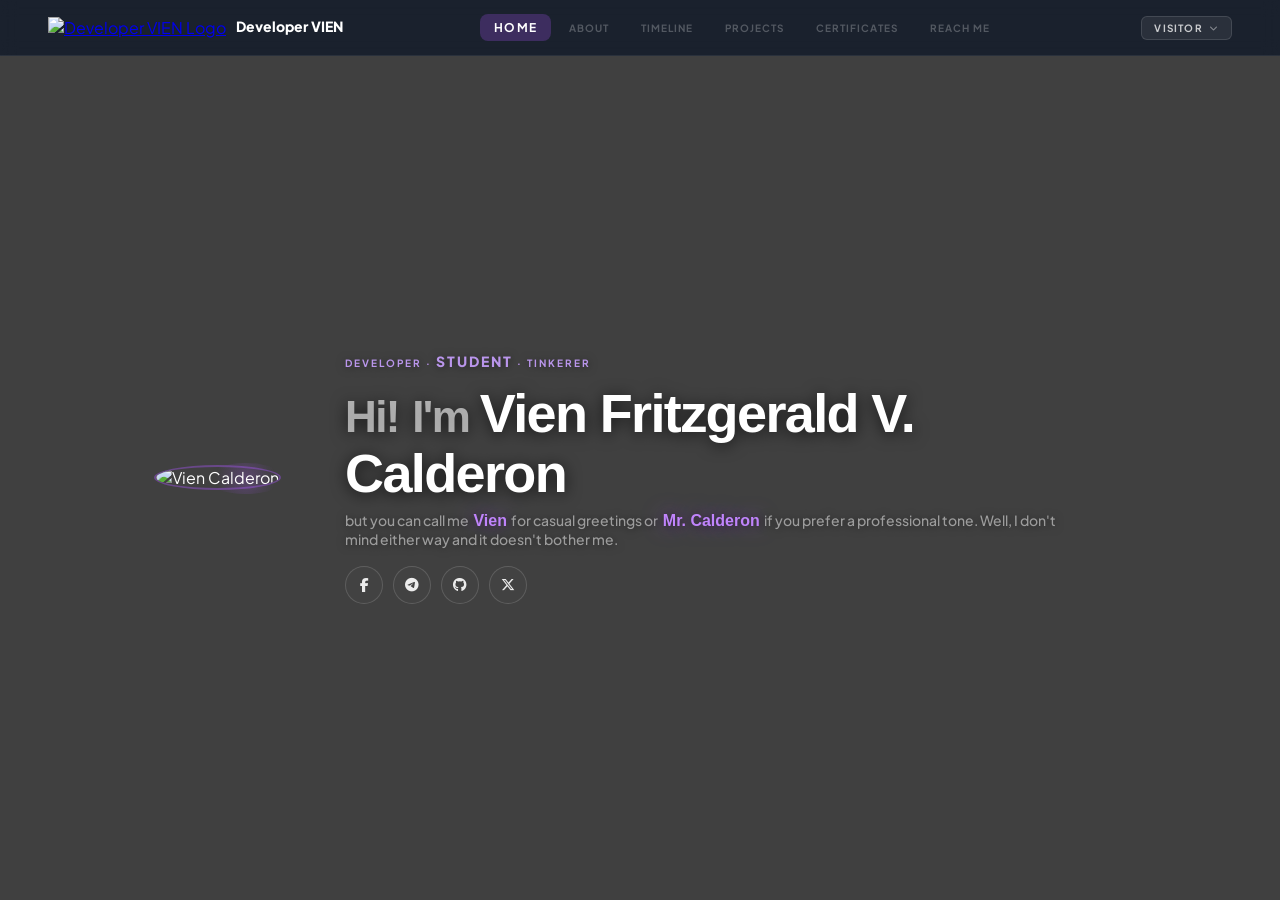
==== commit cec54644: "PHASE 5 - Testing Phase - Added a lot of fixes" ====
--- a/pages/dashboard.html
+++ b/pages/dashboard.html
@@ -76,19 +76,20 @@
                     <p class="hero-nickname">but you can call me<span class="hero-nickname-vien"> Vien </span>for casual greetings or<span class="hero-nickname-vien"> Mr. Calderon </span>if you prefer a professional tone. Well, I don't mind either way and it doesn't bother me.</p>
 
                     <div class="hero-socials" id="heroSocials">
-                        <a href="https://www.facebook.com/vnsan15" target="_blank" class="social-btn-icon" title="Facebook">
+                        <a href="https://www.facebook.com/vnsan15" target="_blank" rel="noopener noreferrer" class="social-btn-icon" title="Facebook">
                             <i class="fa-brands fa-facebook-f"></i>
                         </a>
-                        <a href="https://t.me/devsss_t" target="_blank" class="social-btn-icon" title="Telegram">
+                        <a href="https://t.me/devsss_t" target="_blank" rel="noopener noreferrer" class="social-btn-icon" title="Telegram">
                             <i class="fa-brands fa-telegram"></i>
                         </a>
-                        <a href="https://github.com/devssst" target="_blank" class="social-btn-icon" title="GitHub">
+                        <a href="https://github.com/devssst" target="_blank" rel="noopener noreferrer" class="social-btn-icon" title="GitHub">
                             <i class="fa-brands fa-github"></i>
                         </a>
-                        <a href="https://x.com/vnsannn" target="_blank" class="social-btn-icon" title="Twitter / X">
+                        <a href="https://x.com/vnsannn" target="_blank" rel="noopener noreferrer" class="social-btn-icon" title="Twitter / X">
                             <i class="fa-brands fa-x-twitter"></i>
                         </a>
-                        <a href="#" target="_blank" class="social-btn-icon" title="Discord">
+                        <!-- B-05: Discord hidden until invite URL is ready -->
+                        <a href="#" rel="noopener noreferrer" class="social-btn-icon" title="Discord" style="display:none" aria-hidden="true">
                             <i class="fa-brands fa-discord"></i>
                         </a>
                     </div>
@@ -115,11 +116,12 @@
                 <div class="profile-card-name">Vien Fritzgerald V. Calderon</div>
                 <div class="profile-card-eyebrow">DEVELOPER · STUDENT · TINKERER</div>
                 <div class="profile-card-socials">
-                    <a href="https://www.facebook.com/vnsan15" target="_blank" class="social-btn-icon" title="Facebook"><i class="fa-brands fa-facebook-f"></i></a>
-                    <a href="https://t.me/devsss_t" target="_blank" class="social-btn-icon" title="Telegram"><i class="fa-brands fa-telegram"></i></a>
-                    <a href="https://github.com/devssst" target="_blank" class="social-btn-icon" title="GitHub"><i class="fa-brands fa-github"></i></a>
-                    <a href="https://x.com/vnsannn" target="_blank" class="social-btn-icon" title="Twitter / X"><i class="fa-brands fa-x-twitter"></i></a>
-                    <a href="#" target="_blank" class="social-btn-icon" title="Discord"><i class="fa-brands fa-discord"></i></a>
+                    <a href="https://www.facebook.com/vnsan15" target="_blank" rel="noopener noreferrer" class="social-btn-icon" title="Facebook"><i class="fa-brands fa-facebook-f"></i></a>
+                    <a href="https://t.me/devsss_t" target="_blank" rel="noopener noreferrer" class="social-btn-icon" title="Telegram"><i class="fa-brands fa-telegram"></i></a>
+                    <a href="https://github.com/devssst" target="_blank" rel="noopener noreferrer" class="social-btn-icon" title="GitHub"><i class="fa-brands fa-github"></i></a>
+                    <a href="https://x.com/vnsannn" target="_blank" rel="noopener noreferrer" class="social-btn-icon" title="Twitter / X"><i class="fa-brands fa-x-twitter"></i></a>
+                    <!-- B-05: Discord hidden until invite URL is ready -->
+                    <a href="#" rel="noopener noreferrer" class="social-btn-icon" title="Discord" style="display:none" aria-hidden="true"><i class="fa-brands fa-discord"></i></a>
                 </div>
             </div>
 
@@ -191,22 +193,8 @@
 
         <!-- TIMELINE -->
         <section class="dash-section" id="section-timeline">
-            <!-- LEFT PROFILE CARD (cloned by JS) -->
-            <div class="profile-card profile-card-clone" id="profileCardTimeline">
-                <button class="profile-card-collapse profile-card-collapse-clone" title="Collapse">
-                    <i class="fa-solid fa-chevron-left"></i>
-                </button>
-                <img src="../assets/images/picture.jpeg" alt="Vien Calderon" class="profile-card-avatar">
-                <div class="profile-card-name">Vien Fritzgerald V. Calderon</div>
-                <div class="profile-card-eyebrow">DEVELOPER · STUDENT · TINKERER</div>
-                <div class="profile-card-socials">
-                    <a href="https://www.facebook.com/vnsan15" target="_blank" class="social-btn-icon" title="Facebook"><i class="fa-brands fa-facebook-f"></i></a>
-                    <a href="https://t.me/devsss_t" target="_blank" class="social-btn-icon" title="Telegram"><i class="fa-brands fa-telegram"></i></a>
-                    <a href="https://github.com/devssst" target="_blank" class="social-btn-icon" title="GitHub"><i class="fa-brands fa-github"></i></a>
-                    <a href="https://x.com/vnsannn" target="_blank" class="social-btn-icon" title="Twitter / X"><i class="fa-brands fa-x-twitter"></i></a>
-                    <a href="#" target="_blank" class="social-btn-icon" title="Discord"><i class="fa-brands fa-discord"></i></a>
-                </div>
-            </div>
+            <!-- LEFT PROFILE CARD (injected by JS — B-03 fix) -->
+            <div id="profileCardTimeline"></div>
             <button class="profile-card-expand-btn profile-card-expand-btn-clone" id="profileCardExpandBtnTimeline" title="Show profile">
                 <i class="fa-solid fa-chevron-right"></i>
             </button>
@@ -226,22 +214,8 @@
 
         <!-- PROJECTS -->
         <section class="dash-section" id="section-projects">
-            <!-- LEFT PROFILE CARD (clone) -->
-            <div class="profile-card profile-card-clone" id="profileCardProjects">
-                <button class="profile-card-collapse profile-card-collapse-clone" title="Collapse">
-                    <i class="fa-solid fa-chevron-left"></i>
-                </button>
-                <img src="../assets/images/picture.jpeg" alt="Vien Calderon" class="profile-card-avatar">
-                <div class="profile-card-name">Vien Fritzgerald V. Calderon</div>
-                <div class="profile-card-eyebrow">DEVELOPER · STUDENT · TINKERER</div>
-                <div class="profile-card-socials">
-                    <a href="https://www.facebook.com/vnsan15" target="_blank" class="social-btn-icon" title="Facebook"><i class="fa-brands fa-facebook-f"></i></a>
-                    <a href="https://t.me/devsss_t" target="_blank" class="social-btn-icon" title="Telegram"><i class="fa-brands fa-telegram"></i></a>
-                    <a href="https://github.com/devssst" target="_blank" class="social-btn-icon" title="GitHub"><i class="fa-brands fa-github"></i></a>
-                    <a href="https://x.com/vnsannn" target="_blank" class="social-btn-icon" title="Twitter / X"><i class="fa-brands fa-x-twitter"></i></a>
-                    <a href="#" target="_blank" class="social-btn-icon" title="Discord"><i class="fa-brands fa-discord"></i></a>
-                </div>
-            </div>
+            <!-- LEFT PROFILE CARD (injected by JS — B-03 fix) -->
+            <div id="profileCardProjects"></div>
             <button class="profile-card-expand-btn profile-card-expand-btn-clone" id="profileCardExpandBtnProjects" title="Show profile">
                 <i class="fa-solid fa-chevron-right"></i>
             </button>
@@ -261,22 +235,8 @@
 
         <!-- CERTIFICATES -->
         <section class="dash-section" id="section-certificates">
-            <!-- LEFT PROFILE CARD (clone) -->
-            <div class="profile-card profile-card-clone" id="profileCardCertificates">
-                <button class="profile-card-collapse profile-card-collapse-clone" title="Collapse">
-                    <i class="fa-solid fa-chevron-left"></i>
-                </button>
-                <img src="../assets/images/picture.jpeg" alt="Vien Calderon" class="profile-card-avatar">
-                <div class="profile-card-name">Vien Fritzgerald V. Calderon</div>
-                <div class="profile-card-eyebrow">DEVELOPER · STUDENT · TINKERER</div>
-                <div class="profile-card-socials">
-                    <a href="https://www.facebook.com/vnsan15" target="_blank" class="social-btn-icon" title="Facebook"><i class="fa-brands fa-facebook-f"></i></a>
-                    <a href="https://t.me/devsss_t" target="_blank" class="social-btn-icon" title="Telegram"><i class="fa-brands fa-telegram"></i></a>
-                    <a href="https://github.com/devssst" target="_blank" class="social-btn-icon" title="GitHub"><i class="fa-brands fa-github"></i></a>
-                    <a href="https://x.com/vnsannn" target="_blank" class="social-btn-icon" title="Twitter / X"><i class="fa-brands fa-x-twitter"></i></a>
-                    <a href="#" target="_blank" class="social-btn-icon" title="Discord"><i class="fa-brands fa-discord"></i></a>
-                </div>
-            </div>
+            <!-- LEFT PROFILE CARD (injected by JS — B-03 fix) -->
+            <div id="profileCardCertificates"></div>
             <button class="profile-card-expand-btn profile-card-expand-btn-clone" id="profileCardExpandBtnCertificates" title="Show profile">
                 <i class="fa-solid fa-chevron-right"></i>
             </button>
@@ -553,9 +513,125 @@
         </div>
     </div>
 
+    <!-- PROJECT ADD MODAL -->
+    <div class="faq-overlay project-add-overlay" id="projectAddOverlay">
+        <div class="faq-card" id="projectAddCard">
+            <button class="faq-close" id="projectAddClose"><i class="fa-solid fa-xmark"></i></button>
+            <h3>New Project</h3>
+
+            <div class="doc-upload-fields">
+                <div class="doc-upload-field">
+                    <label for="projectRepoInput">GITHUB REPO</label>
+                    <input type="text" id="projectRepoInput" placeholder="nickname/project-repo" autocomplete="off" spellcheck="false">
+                </div>
+                <div class="doc-upload-field">
+                    <label for="projectDateInput">DATE</label>
+                    <input type="month" id="projectDateInput">
+                </div>
+            </div>
+            <p class="project-add-hint">The repo must be public and contain an <code>INFO.json</code> at the root.</p>
+
+            <button type="button" class="doc-upload-submit" id="projectAddSubmit">
+                <i class="fa-brands fa-github"></i> Add Project
+            </button>
+
+            <div class="doc-upload-status" id="projectAddStatus"></div>
+        </div>
+    </div>
+
+    <!-- PROJECT DELETE CONFIRM MODAL -->
+    <div class="faq-overlay project-delete-overlay" id="projectDeleteOverlay">
+        <div class="faq-card project-delete-card" id="projectDeleteCard">
+            <button class="faq-close" id="projectDeleteClose"><i class="fa-solid fa-xmark"></i></button>
+            <div class="doc-delete-body">
+                <i class="fa-solid fa-triangle-exclamation doc-delete-icon"></i>
+                <div class="doc-delete-heading">ARE YOU SURE?</div>
+                <div class="doc-delete-sub">The project you wanted to delete is <strong id="projectDeleteTitle"></strong>.</div>
+                <div class="doc-delete-note">This cannot be undone.</div>
+            </div>
+            <div class="doc-delete-actions">
+                <button type="button" class="doc-delete-cancel" id="projectDeleteCancel">CANCEL</button>
+                <button type="button" class="doc-delete-confirm" id="projectDeleteConfirm">
+                    <i class="fa-solid fa-trash"></i> YES, DELETE
+                </button>
+            </div>
+        </div>
+    </div>
+
+    <!-- CERT UPLOAD MODAL -->
+    <div class="faq-overlay cert-upload-overlay" id="certUploadOverlay">
+        <div class="faq-card cert-upload-card" id="certUploadCard">
+            <button class="faq-close" id="certUploadClose"><i class="fa-solid fa-xmark"></i></button>
+            <h3>Add Certificate</h3>
+
+            <div class="doc-drop-zone" id="certDropZone">
+                <input type="file" id="certFileInput" accept=".png,.jpg,.jpeg,.webp" hidden>
+                <i class="fa-solid fa-image doc-drop-icon"></i>
+                <div class="doc-drop-main">Drag &amp; drop your certificate image here</div>
+                <div class="doc-drop-or">or</div>
+                <button type="button" class="doc-drop-browse" id="certDropBrowse">Browse file</button>
+                <div class="doc-drop-hint">PNG, JPG, or WEBP</div>
+            </div>
+
+            <div class="doc-drop-selected" id="certDropSelected">
+                <i class="fa-solid fa-image doc-drop-selected-icon"></i>
+                <span id="certDropFileName">No file selected</span>
+            </div>
+
+            <div class="doc-upload-fields">
+                <div class="doc-upload-field">
+                    <label for="certTitleInput">TITLE</label>
+                    <input type="text" id="certTitleInput" placeholder="Certificate title" autocomplete="off">
+                </div>
+                <div class="doc-upload-field">
+                    <label for="certDetailsInput">DETAILS</label>
+                    <input type="text" id="certDetailsInput" placeholder="e.g. Issued by Google, course name..." autocomplete="off">
+                </div>
+                <div class="doc-upload-field">
+                    <label for="certCompanyInput">COMPANY</label>
+                    <input type="text" id="certCompanyInput" placeholder="e.g. Google, Microsoft..." autocomplete="off">
+                </div>
+                <div class="doc-upload-field">
+                    <label for="certDateInput">DATE</label>
+                    <input type="date" id="certDateInput">
+                </div>
+            </div>
+
+            <button type="button" class="doc-upload-submit" id="certUploadSubmit">
+                <i class="fa-solid fa-cloud-arrow-up"></i> Upload
+            </button>
+
+            <div class="doc-upload-status" id="certUploadStatus"></div>
+        </div>
+    </div>
+
+    <!-- CERT DELETE CONFIRM MODAL -->
+    <div class="faq-overlay cert-delete-overlay" id="certDeleteOverlay">
+        <div class="faq-card cert-delete-card" id="certDeleteCard">
+            <button class="faq-close" id="certDeleteClose"><i class="fa-solid fa-xmark"></i></button>
+            <div class="doc-delete-body">
+                <i class="fa-solid fa-triangle-exclamation doc-delete-icon"></i>
+                <div class="doc-delete-heading">ARE YOU SURE?</div>
+                <div class="doc-delete-sub">The certificate you wanted to delete is <strong id="certDeleteTitle"></strong>.</div>
+                <div class="doc-delete-note">This cannot be undone.</div>
+            </div>
+            <div class="doc-delete-actions">
+                <button type="button" class="doc-delete-cancel" id="certDeleteCancel">CANCEL</button>
+                <button type="button" class="doc-delete-confirm" id="certDeleteConfirm">
+                    <i class="fa-solid fa-trash"></i> YES, DELETE
+                </button>
+            </div>
+        </div>
+    </div>
+
     <script src="https://cdn.jsdelivr.net/npm/@emailjs/browser@4/dist/email.min.js"></script>
     <script src="https://cdnjs.cloudflare.com/ajax/libs/pdf.js/3.11.174/pdf.min.js"></script>
     <script type="module" src="../assets/js/dashboard.js"></script>
+    <!-- Q-08: noscript fallback — entire site requires JS -->
+    <noscript>
+        <style>body { display: flex; align-items: center; justify-content: center; height: 100vh; margin: 0; background: #0a0a14; font-family: sans-serif; color: rgba(255,255,255,0.6); text-align: center; }</style>
+        <p>This portfolio requires JavaScript to run.<br>Please enable it in your browser settings.</p>
+    </noscript>
 </body>
 
 </html>
--- a/assets/css/dashboard.css
+++ b/assets/css/dashboard.css
@@ -17,6 +17,7 @@
     --transition:    0.3s ease;
     --profile-w:     220px;
     --profile-gap:   32px;
+    --font-display:  Arial, Helvetica, sans-serif; /* Q-06: replaces ~12 hardcoded font-family declarations */
 }
 
 body {
@@ -40,6 +41,13 @@
     backdrop-filter: blur(6px);
 }
 
+/* Q-09: boot() loading state — dims section roots while data fetches */
+.loading {
+    opacity: 0.4;
+    pointer-events: none;
+    transition: opacity 0.3s ease;
+}
+
 /* HEADER */
 .dash-header {
     position: fixed;
@@ -105,11 +113,12 @@
     text-decoration: none;
     padding: 6px 14px;
     border-radius: 8px;
-    transition: border-color 0.2s, background 0.2s, box-shadow 0.2s;
+    transition: font-size 0.2s ease, color 0.2s, background 0.2s, box-shadow 0.2s;
     white-space: nowrap;
 }
 
 .nav-link:hover {
+    font-size: 11px;
     color: rgba(255, 255, 255, 0.9);
     background: rgba(255, 255, 255, 0.1);
 }
@@ -118,6 +127,10 @@
     font-size: 12px;
     color: #fff;
     background: rgba(168, 85, 247, 0.25);
+}
+
+.nav-link.active:hover {
+    font-size: 12px;
 }
 
 /* RIGHT MODE BADGE */
@@ -206,7 +219,7 @@
     letter-spacing: -0.02em;
     color: #fff;
     line-height: 1;
-    font-family: Arial, Helvetica, sans-serif;
+    font-family: var(--font-display); /* Q-06 */
 }
 /* HOME SECTION */
 #section-home {
@@ -285,7 +298,7 @@
     font-weight: 800;
     letter-spacing: -0.03em;
     line-height: 1.1;
-    font-family: Arial, Helvetica, sans-serif;
+    font-family: var(--font-display); /* Q-06 */
     text-shadow: 0 2px 16px rgba(0,0,0,0.7);
 }
 
@@ -293,7 +306,7 @@
     color: rgba(255, 255, 255, 0.6);
     font-weight: 900;
     font-size: 44px;
-    font-family: Arial, Helvetica, sans-serif;
+    font-family: var(--font-display); /* Q-06 */
 
 }
 
@@ -301,13 +314,13 @@
     color: rgba(255, 255, 255, 0.6);
     font-weight: 900;
     font-size: 44px;
-    font-family: Arial, Helvetica, sans-serif;
+    font-family: var(--font-display); /* Q-06 */
 }
 
 .hero-name-accent {
     color: #ffffff;
     font-weight: 900;
-    font-family: Arial, Helvetica, sans-serif;
+    font-family: var(--font-display); /* Q-06 */
 }
 
 .hero-nickname {
@@ -323,7 +336,7 @@
     font-weight: 800;
     font-size: 16px;
     text-shadow: 0 0 20px rgba(168,85,247,0.55), 0 1px 8px rgba(0,0,0,0.5);
-    font-family: Arial, Helvetica, sans-serif;
+    font-family: var(--font-display); /* Q-06 */
 }
 
 
@@ -392,7 +405,7 @@
     position: relative;
     width: 220px;
     border-radius: 14px;
-    background: rgba(255, 255, 255, 0.001);
+    background: transparent;
     border: 1px solid rgba(255, 255, 255, 0.15);
     overflow: hidden;
     cursor: pointer;
@@ -465,7 +478,7 @@
 .doc-card-title {
     font-size: 16px;
     font-weight: 900;
-    font-family: Arial, Helvetica, sans-serif;
+    font-family: var(--font-display); /* Q-06 */
     color: rgb(190, 190, 190);
     line-height: 1.3;
     margin-bottom: 5px;
@@ -557,7 +570,7 @@
     align-items: center;
     padding: 36px 20px 28px;
     gap: 10px;
-    background: rgba(255, 255, 255, 0.001);
+    background: transparent;
     border: 1px solid rgba(255, 255, 255, 0.15);
     border-radius: 20px;
     box-shadow: 0 24px 64px rgba(0, 0, 0, 0.45),
@@ -617,7 +630,7 @@
 
 .profile-card-name {
     font-size: 18px;
-    font-family: Arial, Helvetica, sans-serif;
+    font-family: var(--font-display); /* Q-06 */
     font-weight: 900;
     color: rgb(190, 190, 190);
     text-align: center;
@@ -739,8 +752,8 @@
     font-weight: 500;
     color: rgba(255, 255, 255, 0.8);
     line-height: 1.8;
-    max-width: 100vw;
-    text-align: justify;
+    /* Q-03: removed max-width: 100vw — parent container already constrains width */
+    text-align: left; /* U-01: justify causes uneven word rivers on screen */
     margin-top: -16px;
 }
 
@@ -794,7 +807,7 @@
 .about-edu-degree {
     font-size: 16px;
     font-weight: 900;
-    font-family: Arial, Helvetica, sans-serif;
+    font-family: var(--font-display); /* Q-06 */
     color: rgb(190, 190, 190);
     margin-bottom: 4px;
 }
@@ -1115,7 +1128,7 @@
     display: flex;
     flex-direction: column;
     border-radius: 14px;
-    background: rgba(255, 255, 255, 0.001);
+    background: transparent;
     border: 1px solid rgba(255, 255, 255, 0.08);
     overflow: hidden;
     transition: background 0.2s, border-color 0.2s, transform 0.2s, box-shadow 0.2s;
@@ -1145,7 +1158,7 @@
 .timeline-entry-title {
     font-size: 14px;
     font-weight: 800;
-    font-family: Arial, Helvetica, sans-serif;
+    font-family: var(--font-display); /* Q-06 */
     color: rgb(190, 190, 190);
 }
 
@@ -1240,7 +1253,7 @@
 .project-card {
     position: relative;
     border-radius: 14px;
-    background: rgba(255, 255, 255, 0.001);
+    background: transparent;
     border: 1px solid rgba(255, 255, 255, 0.08);
     overflow: hidden;
     cursor: pointer;
@@ -1273,10 +1286,105 @@
 }
 
 .certs-grid {
-    display: flex;
-    flex-wrap: wrap;
+    display: grid;
+    grid-template-columns: repeat(4, 220px);
     gap: 14px;
     align-items: flex-start;
+}
+
+.certs-solo-section {
+    margin-bottom: 32px;
+}
+
+.cert-card-company-overlay {
+    position: absolute;
+    bottom: 0;
+    left: 0;
+    right: 0;
+    padding: 18px 10px 7px;
+    background: linear-gradient(to top, rgba(0,0,0,0.72) 0%, transparent 100%);
+    font-size: 9px;
+    font-weight: 900;
+    letter-spacing: 0.14em;
+    color: rgba(168, 85, 247, 0.95);
+    pointer-events: none;
+    border-radius: 0 0 4px 4px;
+}
+
+/* ── CERT ADD BUTTON ─────────────────────────────────────────── */
+
+.cert-add-btn {
+    position: absolute;
+    right: 0;
+    bottom: 4px;
+    display: inline-flex;
+    align-items: center;
+    gap: 8px;
+    padding: 7px 16px;
+    border: 1px dashed rgba(34, 197, 94, 0.4);
+    border-radius: 10px;
+    background: rgba(34, 197, 94, 0.05);
+    color: rgba(34, 197, 94, 0.7);
+    font-family: 'Plus Jakarta Sans', sans-serif;
+    font-size: 11px;
+    font-weight: 700;
+    letter-spacing: 0.1em;
+    cursor: pointer;
+    transition: background 0.2s, border-color 0.2s, color 0.2s;
+}
+
+.cert-add-btn:hover {
+    background: rgba(168, 85, 247, 0.08);
+    border-color: rgba(168, 85, 247, 0.5);
+    color: rgba(168, 85, 247, 0.9);
+}
+
+/* ── CERT CARD DELETE BUTTON ─────────────────────────────────── */
+
+.cert-card-delete {
+    position: absolute;
+    top: 8px;
+    right: 8px;
+    width: 24px;
+    height: 24px;
+    border-radius: 50%;
+    background: rgba(239, 68, 68, 0.8);
+    border: 1px solid rgba(255, 255, 255, 0.18);
+    color: #fff;
+    font-size: 10px;
+    display: flex;
+    align-items: center;
+    justify-content: center;
+    cursor: pointer;
+    opacity: 0;
+    pointer-events: none;
+    transition: opacity 0.2s ease, transform 0.15s ease, background 0.15s ease;
+    z-index: 10;
+}
+
+#certsRoot.edit-active .cert-card .cert-card-delete {
+    opacity: 1;
+    pointer-events: all;
+}
+
+.cert-card-delete:hover {
+    background: rgba(239, 68, 68, 1);
+    transform: scale(1.12);
+}
+
+/* ── CERT UPLOAD MODAL ───────────────────────────────────────── */
+
+.cert-upload-overlay .faq-card {
+    max-width: 520px;
+    overflow-y: auto;
+    max-height: 90vh;
+}
+
+/* ── CERT DELETE CONFIRM MODAL ───────────────────────────────── */
+
+.cert-delete-overlay .faq-card {
+    max-width: 380px;
+    text-align: center;
 }
 
 .project-card.highlight, .cert-card.highlight, .about-edu-card.highlight {
@@ -1331,7 +1439,7 @@
     font-weight: 900;
     color: rgb(190, 190, 190);
     line-height: 1.3;
-    font-family: Arial, Helvetica, sans-serif;
+    font-family: var(--font-display); /* Q-06 */
 }
 
 .project-desc {
@@ -1481,7 +1589,7 @@
 }
 
 .reach-field textarea {
-    text-align: justify;
+    text-align: left; /* U-01: justify causes uneven word rivers on screen */
 }
 
 .reach-field input::placeholder,
@@ -1783,7 +1891,7 @@
     position: relative;
     width: 220px;
     border-radius: 14px;
-    background: rgba(255, 255, 255, 0.001);
+    background: transparent;
     border: 1px solid rgba(255, 255, 255, 0.15);
     overflow: hidden;
     cursor: pointer;
@@ -1807,6 +1915,7 @@
     justify-content: center;
     overflow: hidden;
     border-bottom: 1px solid rgba(255, 255, 255, 0.08);
+    position: relative;
 }
 
 .cert-card-preview img {
@@ -1829,7 +1938,7 @@
     font-weight: 900;
     color: rgb(190, 190, 190);
     line-height: 1.3;
-    font-family: Arial, Helvetica, sans-serif;
+    font-family: var(--font-display); /* Q-06 */
     margin-bottom: 5px;
 }
 
@@ -1852,7 +1961,7 @@
     position: fixed;
     inset: 0;
     background: rgba(0, 0, 0, 0.88);
-    z-index: 200;
+    z-index: 500; /* U-03: was 200, raised to match faq-overlay/levels-overlay */
     display: flex;
     align-items: center;
     justify-content: center;
@@ -2486,19 +2595,111 @@
     transform: none;
 }
 
-/* ── DATE INPUT IN DOC-UPLOAD-FIELD ─────────────────────────── */
-
-.doc-upload-field input[type="date"] {
+/* ── PROJECT ADD BUTTON ──────────────────────────────────────── */
+
+.project-add-btn {
+    position: absolute;
+    right: 0;
+    bottom: 4px;
+    display: inline-flex;
+    align-items: center;
+    gap: 8px;
+    padding: 7px 16px;
+    border: 1px dashed rgba(34, 197, 94, 0.4);
+    border-radius: 10px;
+    background: rgba(34, 197, 94, 0.05);
+    color: rgba(34, 197, 94, 0.7);
+    font-family: 'Plus Jakarta Sans', sans-serif;
+    font-size: 11px;
+    font-weight: 700;
+    letter-spacing: 0.1em;
+    cursor: pointer;
+    transition: background 0.2s, border-color 0.2s, color 0.2s;
+}
+
+.project-add-btn:hover {
+    background: rgba(168, 85, 247, 0.08);
+    border-color: rgba(168, 85, 247, 0.5);
+    color: rgba(168, 85, 247, 0.9);
+}
+
+/* ── PROJECT CARD DELETE BUTTON ──────────────────────────────── */
+
+.project-card-delete {
+    position: absolute;
+    top: 8px;
+    right: 8px;
+    width: 24px;
+    height: 24px;
+    border-radius: 50%;
+    background: rgba(239, 68, 68, 0.8);
+    border: 1px solid rgba(255, 255, 255, 0.18);
+    color: #fff;
+    font-size: 10px;
+    display: flex;
+    align-items: center;
+    justify-content: center;
+    cursor: pointer;
+    opacity: 0;
+    pointer-events: none;
+    transition: opacity 0.2s ease, transform 0.15s ease, background 0.15s ease;
+    z-index: 10;
+}
+
+#projectsRoot.edit-active .project-card .project-card-delete {
+    opacity: 1;
+    pointer-events: all;
+}
+
+.project-card-delete:hover {
+    background: rgba(239, 68, 68, 1);
+    transform: scale(1.12);
+}
+
+/* ── PROJECT ADD MODAL ───────────────────────────────────────── */
+
+.project-add-overlay .faq-card {
+    max-width: 440px;
+}
+
+.project-add-hint {
+    font-size: 11px;
+    color: rgba(255, 255, 255, 0.3);
+    font-weight: 500;
+    line-height: 1.6;
+    margin-top: -8px;
+    margin-bottom: 18px;
+}
+
+.project-add-hint code {
+    font-family: monospace;
+    background: rgba(255, 255, 255, 0.07);
+    border-radius: 4px;
+    padding: 1px 5px;
+    color: rgba(192, 132, 252, 0.9);
+}
+
+/* ── PROJECT DELETE CONFIRM MODAL ────────────────────────────── */
+
+.project-delete-overlay .faq-card {
+    max-width: 380px;
+    text-align: center;
+}
+
+.doc-upload-field input[type="date"],
+.doc-upload-field input[type="month"] {
     color-scheme: dark;
     cursor: pointer;
 }
 
-.doc-upload-field input[type="date"]:hover {
+.doc-upload-field input[type="date"]:hover,
+.doc-upload-field input[type="month"]:hover {
     border-color: rgba(168, 85, 247, 0.35);
     background-color: rgba(168, 85, 247, 0.04);
 }
 
-.doc-upload-field input[type="date"]:focus {
+.doc-upload-field input[type="date"]:focus,
+.doc-upload-field input[type="month"]:focus {
     border-color: rgba(168, 85, 247, 0.5);
     background-color: rgba(168, 85, 247, 0.06);
     box-shadow: 0 0 0 3px rgba(168, 85, 247, 0.12);
@@ -2668,7 +2869,7 @@
 .about-edit-field textarea {
     min-height: 100px;
     resize: vertical;
-    text-align: justify;
+    text-align: left; /* U-01: justify causes uneven word rivers on screen */
 }
 
 .about-edit-field input[type="date"] {
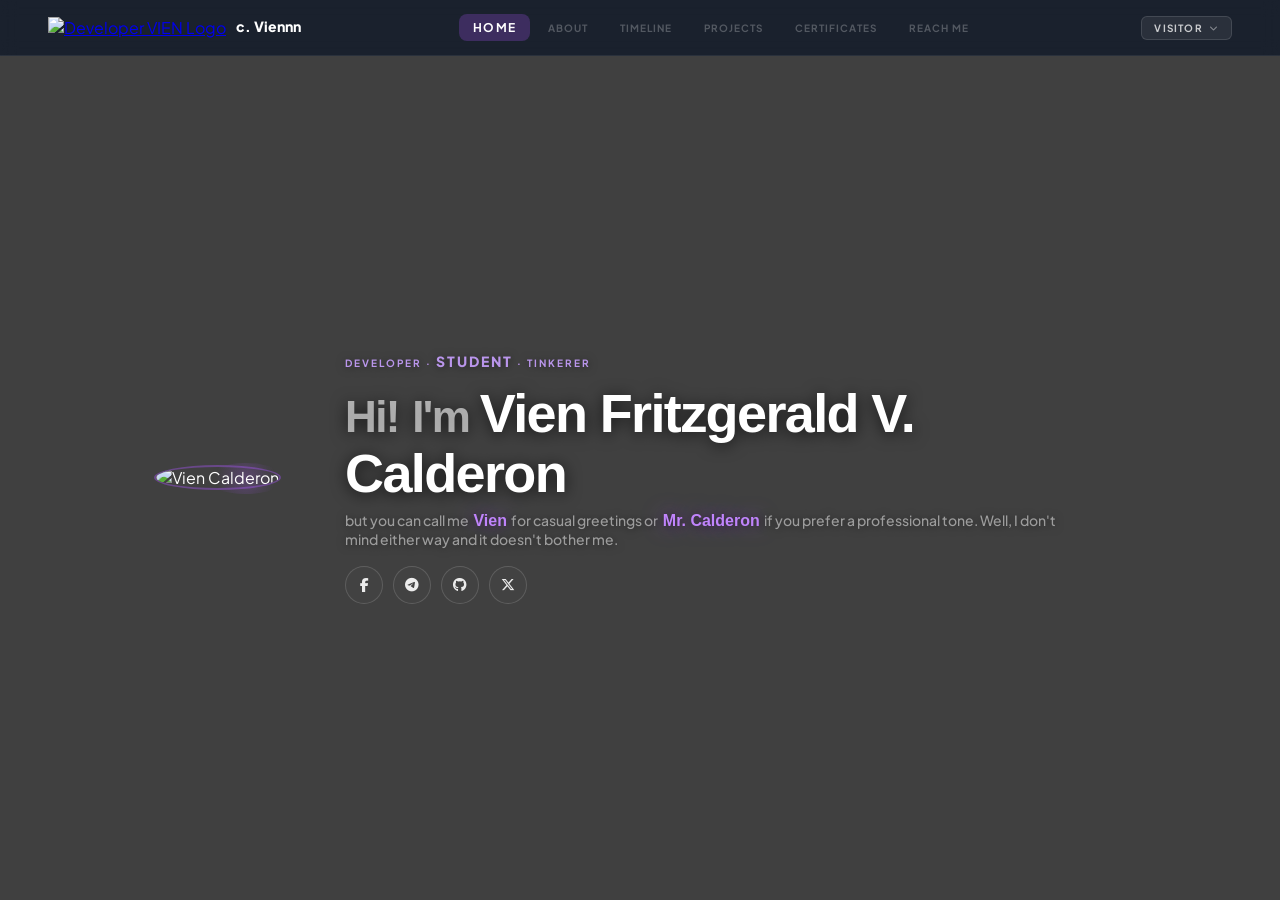
==== commit 1e77b972: "Update title and social links in dashboard.html" ====
--- a/pages/dashboard.html
+++ b/pages/dashboard.html
@@ -4,7 +4,7 @@
 <head>
     <meta charset="utf-8" />
     <meta name="viewport" content="width=device-width, initial-scale=1" />
-    <title>Developer VIEN</title>
+    <title>c. Viennn - Portfolio</title>
     <meta name="author" content="Developer VIEN">
     <link rel="icon" type="image/png" href="../assets/images/logo.png">
     <meta name="description" content="Dev Portfolio of Vien Calderon" />
@@ -21,7 +21,7 @@
     <header class="dash-header" id="dashHeader">
         <div class="dash-header-left">
             <a href="../pages/dashboard.html"><img src="../assets/images/logo.png" alt="Developer VIEN Logo" class="dash-logo"></a>
-            <a href="../pages/dashboard.html" class="dash-brand"><span>Developer VIEN</span></a>
+            <a href="../pages/dashboard.html" class="dash-brand"><span>c. Viennn</span></a>
         </div>
 
         <nav class="dash-nav" id="dashNav">
@@ -79,10 +79,10 @@
                         <a href="https://www.facebook.com/vnsan15" target="_blank" rel="noopener noreferrer" class="social-btn-icon" title="Facebook">
                             <i class="fa-brands fa-facebook-f"></i>
                         </a>
-                        <a href="https://t.me/devsss_t" target="_blank" rel="noopener noreferrer" class="social-btn-icon" title="Telegram">
+                        <a href="https://t.me/vnsannn" target="_blank" rel="noopener noreferrer" class="social-btn-icon" title="Telegram">
                             <i class="fa-brands fa-telegram"></i>
                         </a>
-                        <a href="https://github.com/devssst" target="_blank" rel="noopener noreferrer" class="social-btn-icon" title="GitHub">
+                        <a href="https://github.com/vnsannn" target="_blank" rel="noopener noreferrer" class="social-btn-icon" title="GitHub">
                             <i class="fa-brands fa-github"></i>
                         </a>
                         <a href="https://x.com/vnsannn" target="_blank" rel="noopener noreferrer" class="social-btn-icon" title="Twitter / X">
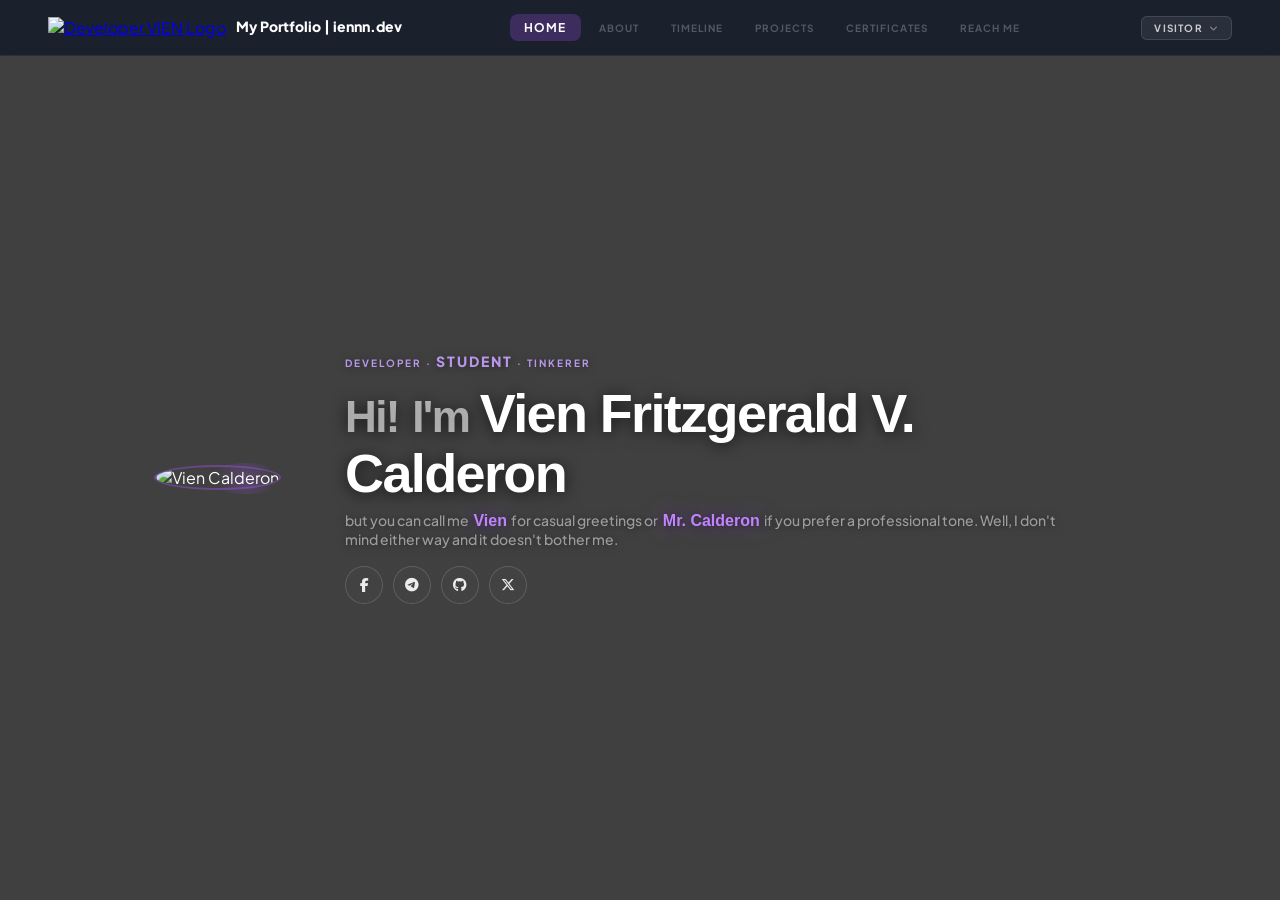
==== commit 8905af76: "Update title and branding in dashboard.html" ====
--- a/pages/dashboard.html
+++ b/pages/dashboard.html
@@ -4,7 +4,7 @@
 <head>
     <meta charset="utf-8" />
     <meta name="viewport" content="width=device-width, initial-scale=1" />
-    <title>c. Viennn - Portfolio</title>
+    <title>iennn.dev - Portfolio</title>
     <meta name="author" content="Developer VIEN">
     <link rel="icon" type="image/png" href="../assets/images/logo.png">
     <meta name="description" content="Dev Portfolio of Vien Calderon" />
@@ -21,7 +21,7 @@
     <header class="dash-header" id="dashHeader">
         <div class="dash-header-left">
             <a href="../pages/dashboard.html"><img src="../assets/images/logo.png" alt="Developer VIEN Logo" class="dash-logo"></a>
-            <a href="../pages/dashboard.html" class="dash-brand"><span>c. Viennn</span></a>
+            <a href="../pages/dashboard.html" class="dash-brand"><span>My Portfolio | iennn.dev</span></a>
         </div>
 
         <nav class="dash-nav" id="dashNav">
@@ -76,7 +76,7 @@
                     <p class="hero-nickname">but you can call me<span class="hero-nickname-vien"> Vien </span>for casual greetings or<span class="hero-nickname-vien"> Mr. Calderon </span>if you prefer a professional tone. Well, I don't mind either way and it doesn't bother me.</p>
 
                     <div class="hero-socials" id="heroSocials">
-                        <a href="https://www.facebook.com/vnsan15" target="_blank" rel="noopener noreferrer" class="social-btn-icon" title="Facebook">
+                        <a href="https://www.facebook.com/vnsannn" target="_blank" rel="noopener noreferrer" class="social-btn-icon" title="Facebook">
                             <i class="fa-brands fa-facebook-f"></i>
                         </a>
                         <a href="https://t.me/vnsannn" target="_blank" rel="noopener noreferrer" class="social-btn-icon" title="Telegram">
@@ -116,9 +116,9 @@
                 <div class="profile-card-name">Vien Fritzgerald V. Calderon</div>
                 <div class="profile-card-eyebrow">DEVELOPER · STUDENT · TINKERER</div>
                 <div class="profile-card-socials">
-                    <a href="https://www.facebook.com/vnsan15" target="_blank" rel="noopener noreferrer" class="social-btn-icon" title="Facebook"><i class="fa-brands fa-facebook-f"></i></a>
-                    <a href="https://t.me/devsss_t" target="_blank" rel="noopener noreferrer" class="social-btn-icon" title="Telegram"><i class="fa-brands fa-telegram"></i></a>
-                    <a href="https://github.com/devssst" target="_blank" rel="noopener noreferrer" class="social-btn-icon" title="GitHub"><i class="fa-brands fa-github"></i></a>
+                    <a href="https://www.facebook.com/vnsannn" target="_blank" rel="noopener noreferrer" class="social-btn-icon" title="Facebook"><i class="fa-brands fa-facebook-f"></i></a>
+                    <a href="https://t.me/vnsannn" target="_blank" rel="noopener noreferrer" class="social-btn-icon" title="Telegram"><i class="fa-brands fa-telegram"></i></a>
+                    <a href="https://github.com/vnsannn" target="_blank" rel="noopener noreferrer" class="social-btn-icon" title="GitHub"><i class="fa-brands fa-github"></i></a>
                     <a href="https://x.com/vnsannn" target="_blank" rel="noopener noreferrer" class="social-btn-icon" title="Twitter / X"><i class="fa-brands fa-x-twitter"></i></a>
                     <!-- B-05: Discord hidden until invite URL is ready -->
                     <a href="#" rel="noopener noreferrer" class="social-btn-icon" title="Discord" style="display:none" aria-hidden="true"><i class="fa-brands fa-discord"></i></a>
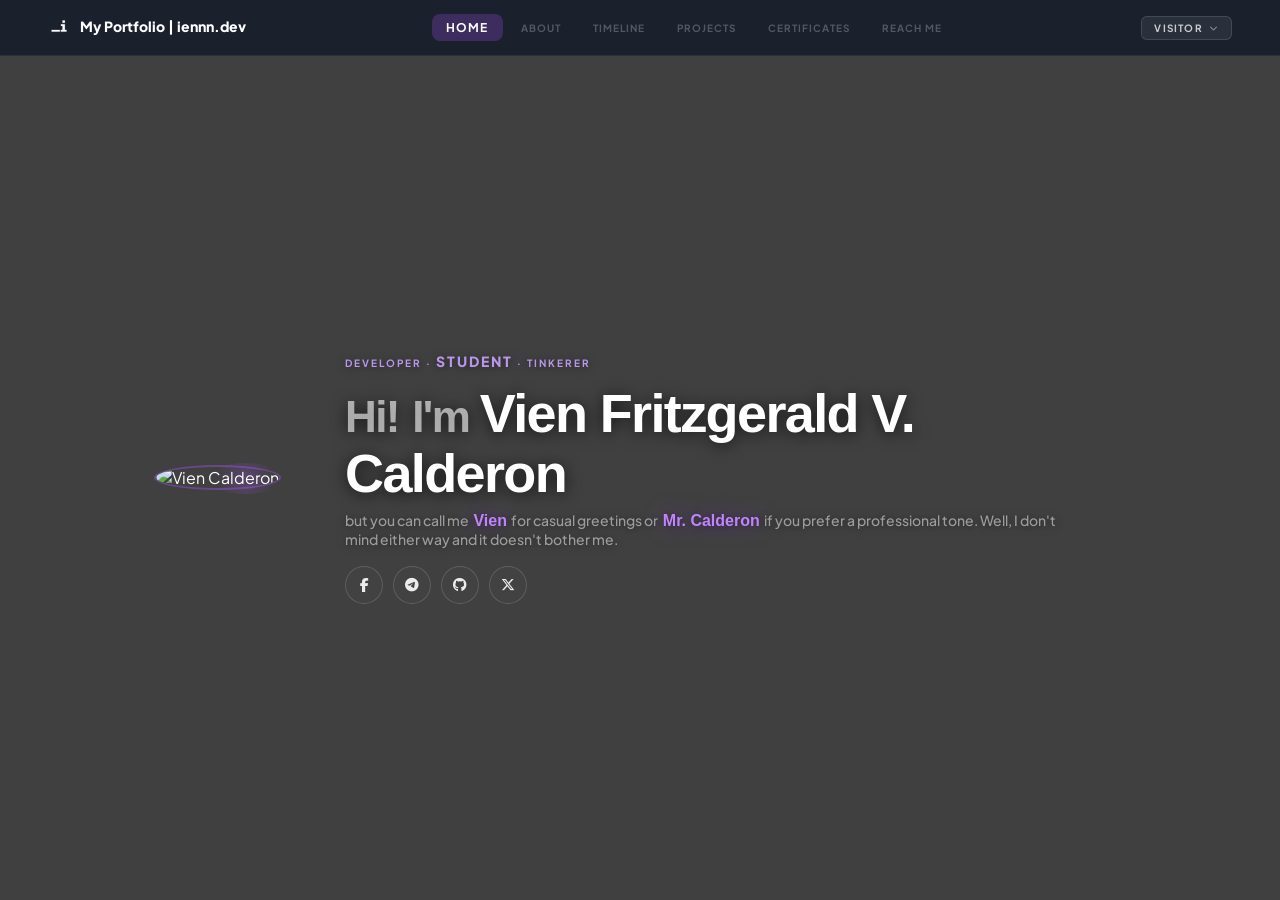
==== commit 61cc4665: "Update page title to 'Vien's Portfolio'" ====
--- a/pages/dashboard.html
+++ b/pages/dashboard.html
@@ -4,7 +4,7 @@
 <head>
     <meta charset="utf-8" />
     <meta name="viewport" content="width=device-width, initial-scale=1" />
-    <title>iennn.dev - Portfolio</title>
+    <title>Vien's Portfolio</title>
     <meta name="author" content="Developer VIEN">
     <link rel="icon" type="image/png" href="../assets/images/logo.png">
     <meta name="description" content="Dev Portfolio of Vien Calderon" />
